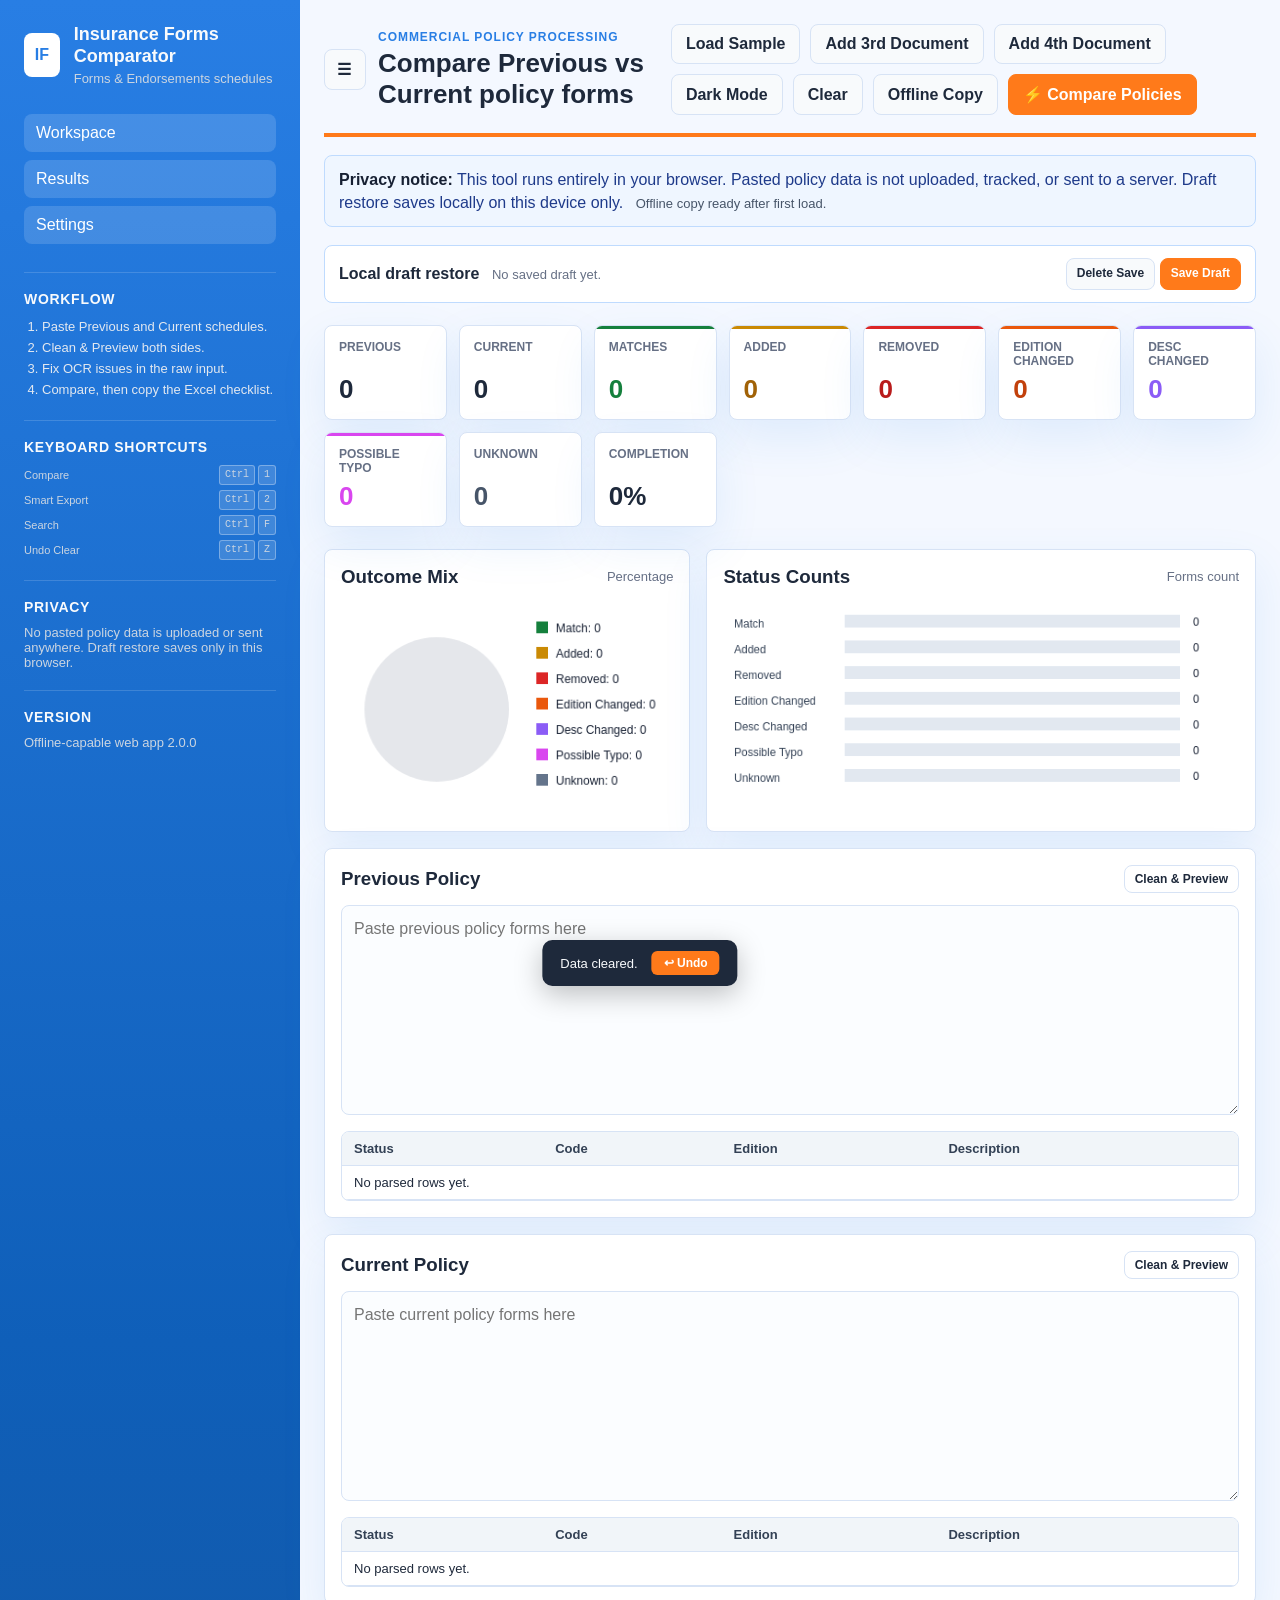
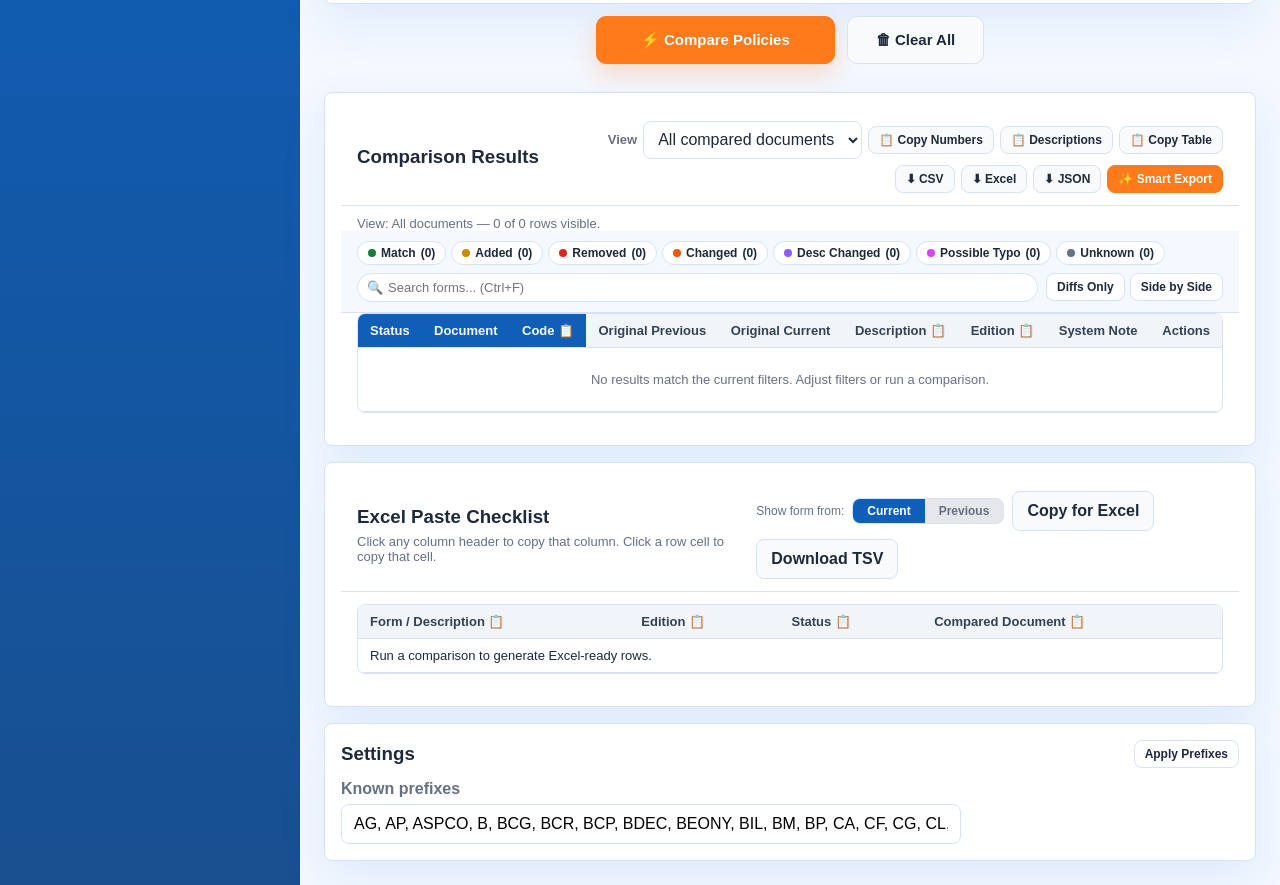
==== web/insurance-forms-comparator-offline.html @ 244bdd91 "feat: extended prefix support and split-column OCR detection - Support 2-8 letter prefixes (BCG, BCP" ====
<!doctype html>
<html data-offline-copy="true" lang="en">
  <head>
    <meta charset="utf-8" />
    <meta name="viewport" content="width=device-width, initial-scale=1" />
    <title>Insurance Forms Comparator</title>
    <meta
      name="description"
      content="Offline-capable browser comparator for insurance forms and endorsements schedules. v2.0"
    />
    <meta name="theme-color" content="#111827" />
    <style>
/* ===== DESIGN TOKENS ===== */
:root {
  --bg: #f4f8ff;
  --panel: #ffffff;
  --ink: #1e293b;
  --muted: #667085;
  --line: #d7e3f5;
  --navy: #0f4c9a;
  --blue: #287ee4;
  --blue-dark: #0f5fb9;
  --accent: #ff7a1a;
  --accent-dark: #e35f00;
  --green: #15803d;
  --yellow: #a16207;
  --red: #b91c1c;
  --orange: #c2410c;
  --gray-bg: #e5e7eb;
  --shadow: 0 18px 45px rgba(40, 126, 228, 0.1);
  /* color strip colors */
  --s-match:   #15803d;
  --s-added:   #ca8a04;
  --s-removed: #dc2626;
  --s-changed: #ea580c;
  --s-desc-changed: #8b5cf6;
  --s-typo:         #d946ef;
  --s-unknown: #64748b;
}

:root[data-theme="dark"] {
  --bg: #0b1220;
  --panel: #111827;
  --ink: #e5eefb;
  --muted: #a8b3c7;
  --line: #26364f;
  --navy: #60a5fa;
  --blue: #60a5fa;
  --blue-dark: #2563eb;
  --accent: #fb923c;
  --accent-dark: #f97316;
  --green: #86efac;
  --yellow: #fde68a;
  --red: #fca5a5;
  --orange: #fdba74;
  --gray-bg: #273142;
  --shadow: 0 18px 45px rgba(0, 0, 0, 0.28);
  --s-match:   #4ade80;
  --s-added:   #fbbf24;
  --s-removed: #f87171;
  --s-changed: #fb923c;
  --s-desc-changed: #a78bfa;
  --s-typo:         #f472b6;
  --s-unknown: #94a3b8;
}

/* ===== BASE ===== */
* { box-sizing: border-box; }
body { margin: 0; background: var(--bg); color: var(--ink); font-family: Aptos, "Segoe UI", Arial, sans-serif; }
button, input, textarea { font: inherit; }

/* ===== DARK MODE SIDEBAR ===== */
:root[data-theme="dark"] .sidebar { background: linear-gradient(180deg, #123b74 0%, #0b2c59 55%, #081f3d 100%); }
:root[data-theme="dark"] .brand-mark { background: #eaf4ff; color: #0f5fb9; }
:root[data-theme="dark"] .nav-list a { background: rgba(255,255,255,0.1); }
:root[data-theme="dark"] .privacy-banner { background: #102647; border-color: #1e5da8; color: #dbeafe; }
:root[data-theme="dark"] .privacy-banner strong, :root[data-theme="dark"] .privacy-banner span { color: #e5eefb; }
:root[data-theme="dark"] .memory-banner { background: #111827; border-color: #26364f; }
:root[data-theme="dark"] textarea,
:root[data-theme="dark"] input:not([type="checkbox"]),
:root[data-theme="dark"] select,
:root[data-theme="dark"] .btn.secondary { background: #0f172a; border-color: #2c3f5f; color: #e5eefb; }
:root[data-theme="dark"] th { background: #1f2d44; color: #e5eefb; }
:root[data-theme="dark"] .result-table th:nth-child(-n+3) { background: #1d4ed8; }
:root[data-theme="dark"] dialog { background: var(--panel); color: var(--ink); border-color: var(--line); }

/* ===== LAYOUT ===== */
.app-shell {
  display: grid;
  grid-template-columns: 300px minmax(0,1fr);
  min-height: 100vh;
  transition: grid-template-columns 0.25s cubic-bezier(0.4, 0, 0.2, 1);
}
.sidebar {
  background: linear-gradient(180deg,#287ee4 0%,#0f5fb9 54%,#184f8f 100%);
  color: #f8fafc;
  padding: 24px;
  width: 300px;
  min-width: 0;
  overflow: hidden;
  transition: width 0.25s cubic-bezier(0.4, 0, 0.2, 1), padding 0.25s cubic-bezier(0.4, 0, 0.2, 1), opacity 0.25s ease, min-width 0.25s ease;
}
.app-shell.sidebar-collapsed {
  grid-template-columns: 0px minmax(0,1fr);
}
.app-shell.sidebar-collapsed .sidebar {
  width: 0 !important;
  min-width: 0 !important;
  padding: 0 !important;
  opacity: 0 !important;
  overflow: hidden !important;
  visibility: hidden !important;
  pointer-events: none !important;
}
.brand { display: flex; gap: 14px; align-items: center; }
.brand-mark { display: grid; width: 44px; height: 44px; place-items: center; border: 1px solid rgba(255,255,255,0.24); background: #fff; color: #287ee4; border-radius: 8px; font-weight: 800; }
.brand h1 { margin: 0; font-size: 18px; line-height: 1.2; }
.brand p, .side-panel p { margin: 4px 0 0; color: #cbd5e1; font-size: 13px; }
.nav-list { display: grid; gap: 8px; margin: 28px 0; }
.nav-list a { color: #fff; text-decoration: none; padding: 10px 12px; border-radius: 8px; background: rgba(255,255,255,0.14); }
.side-panel { padding-top: 18px; border-top: 1px solid rgba(255,255,255,0.15); }
.side-panel h2 { margin: 0 0 10px; font-size: 14px; text-transform: uppercase; letter-spacing: 0.05em; }
.side-panel ol { margin: 0; padding-left: 18px; color: #e2e8f0; line-height: 1.6; font-size: 13px; }
.compact { margin-top: 20px; }
.main { padding: 24px; min-width: 0; }
.topbar, .section-head { display: flex; align-items: center; justify-content: space-between; gap: 16px; }
.eyebrow { margin: 0 0 4px; color: var(--blue); font-size: 12px; font-weight: 700; letter-spacing: 0.08em; text-transform: uppercase; }
.topbar h2, .section-head h3 { margin: 0; }
.topbar h2 { font-size: 26px; }
.toolbar { display: flex; flex-wrap: wrap; gap: 10px; }
.topbar { border-bottom: 4px solid var(--accent); padding-bottom: 18px; }

/* ===== BANNERS ===== */
.privacy-banner, .memory-banner { margin: 18px 0 0; padding: 12px 14px; border: 1px solid #bfdbfe; border-radius: 8px; background: #eff6ff; color: #1e3a8a; line-height: 1.45; }
.privacy-banner strong { color: #172033; }
.privacy-banner span { display: inline-block; margin-left: 8px; color: #475569; font-size: 13px; }
.memory-banner { display: flex; align-items: center; justify-content: space-between; gap: 12px; background: #fff; color: var(--ink); }
.memory-banner span { margin-left: 8px; color: var(--muted); font-size: 13px; }

/* ===== UTILITIES ===== */
.hidden { display: none !important; }
.collapsed-doc textarea, .collapsed-doc .preview-table-wrap { display: none; }
.collapsed-doc { box-shadow: none; }
.section-note { margin: 6px 0 0; color: var(--muted); font-size: 13px; }

/* ===== BUTTONS ===== */
.btn { display: inline-flex; align-items: center; gap: 5px; border: 1px solid var(--line); background: #fff; color: var(--ink); padding: 10px 14px; border-radius: 8px; cursor: pointer; font-weight: 700; text-decoration: none; transition: background 0.15s, border-color 0.15s; white-space: nowrap; }
.btn:hover { border-color: #93c5fd; }
.btn.primary { background: var(--accent); color: #fff; border-color: var(--accent); }
.btn.primary:hover { background: var(--accent-dark); border-color: var(--accent-dark); }
.btn.secondary { background: #f8fafc; }
.btn.small { padding: 6px 10px; font-size: 12px; }
.btn.danger { color: var(--red); border-color: #fecaca; background: #fff7f7; }
.btn.toggle-on { background: var(--accent) !important; color: #fff !important; border-color: var(--accent-dark) !important; }
.select-label { align-self: center; color: var(--muted); font-size: 13px; font-weight: 700; }
select { min-height: 38px; border: 1px solid var(--line); border-radius: 8px; background: #fff; color: var(--ink); padding: 0 10px; font: inherit; }

/* ===== METRICS ===== */
.metrics { display: grid; grid-template-columns: repeat(auto-fit, minmax(118px,1fr)); gap: 12px; margin: 22px 0; }
.metric, .chart-panel, .policy-pane, .results-section, .settings-section { background: var(--panel); border: 1px solid var(--line); border-radius: 8px; box-shadow: var(--shadow); }
.metric { padding: 14px; position: relative; overflow: hidden; }
.metric::after { content: ''; position: absolute; top: 0; left: 0; right: 0; height: 3px; }
.metric.good::after { background: var(--s-match); }
.metric.added::after { background: var(--s-added); }
.metric.removed::after { background: var(--s-removed); }
.metric.changed::after { background: var(--s-changed); }
.metric.desc-changed::after { background: var(--s-desc-changed); }
.metric.typo::after { background: var(--s-typo); }
.metric span { display: block; min-height: 34px; color: var(--muted); font-size: 12px; font-weight: 700; text-transform: uppercase; }
.metric strong { font-size: 26px; }
.metric.good strong { color: var(--green); }
.metric.added strong { color: var(--yellow); }
.metric.removed strong { color: var(--red); }
.metric.changed strong { color: var(--orange); }
.metric.desc-changed strong { color: #8b5cf6; }
:root[data-theme="dark"] .metric.desc-changed strong { color: #a78bfa; }
.metric.typo strong { color: #d946ef; }
:root[data-theme="dark"] .metric.typo strong { color: #f472b6; }
.metric.unknown strong { color: #475569; }

/* ===== GRIDS ===== */
.dashboard-grid, .workspace { display: grid; grid-template-columns: 0.8fr 1.2fr; gap: 16px; margin-bottom: 16px; }
.chart-panel, .policy-pane, .results-section, .settings-section { padding: 16px; min-width: 0; }
.section-head span { color: var(--muted); font-size: 13px; }
canvas { display: block; width: 100%; max-height: 240px; margin-top: 12px; }

/* ===== TEXTAREA ===== */
textarea { width: 100%; height: 210px; margin: 12px 0; padding: 12px; border: 1px solid var(--line); border-radius: 8px; resize: vertical; color: var(--ink); background: #fbfdff; line-height: 1.4; }

/* ===== TABLES ===== */
.preview-table-wrap, .results-table-wrap { overflow: auto; border: 1px solid var(--line); border-radius: 8px; }
table { width: 100%; border-collapse: collapse; min-width: 680px; }
th, td { padding: 9px 12px; border-bottom: 1px solid var(--line); text-align: left; vertical-align: top; font-size: 13px; }
th { background: #f1f5f9; color: #334155; font-weight: 800; position: sticky; top: 0; z-index: 1; }
.result-table th:nth-child(-n+3) { background: var(--blue-dark); color: #f8fafc; }
.copyable-header {
  cursor: pointer;
  transition: background-color 0.15s, color 0.15s;
}
.copyable-header:hover {
  background-color: var(--accent) !important;
  color: #fff !important;
}
.copyable-header:active {
  background-color: var(--accent-dark) !important;
}
.header-copied {
  background-color: #16a34a !important;
  color: #fff !important;
}

/* Group header rows */
.result-group-row td { background: linear-gradient(90deg, var(--blue-dark), var(--blue)) !important; color: #f8fafc; font-weight: 800; letter-spacing: 0.01em; }
.result-group-button { border: 0; background: transparent; color: inherit; cursor: pointer; font: inherit; font-weight: 800; padding: 0; }
.result-group-meta { color: #eaf4ff; font-weight: 600; margin-left: 10px; font-size: 12px; }

/* ===== V2.0 COLOR STRIP ROWS ===== */
/* Subtle tint + 4px left border on first TD */
tr.status-match             { background: rgba(21,128,61,0.05); }
tr.status-match td:first-child             { border-left: 4px solid var(--s-match); }
tr.status-added             { background: rgba(202,138,4,0.07); }
tr.status-added td:first-child             { border-left: 4px solid var(--s-added); }
tr.status-removed           { background: rgba(220,38,38,0.07); }
tr.status-removed td:first-child           { border-left: 4px solid var(--s-removed); }
tr.status-edition-changed,
tr.status-revised           { background: rgba(234,88,12,0.06); }
tr.status-edition-changed td:first-child,
tr.status-revised td:first-child           { border-left: 4px solid var(--s-changed); }
tr.status-description-changed { background: rgba(139,92,246,0.05); }
tr.status-description-changed td:first-child { border-left: 4px solid var(--s-desc-changed); }
tr.status-possible-typo     { background: rgba(217,70,239,0.05); }
tr.status-possible-typo td:first-child { border-left: 4px solid var(--s-typo); }
tr.status-unknown-format,
tr.status-unknown           { background: rgba(100,116,139,0.06); }
tr.status-unknown-format td:first-child,
tr.status-unknown td:first-child           { border-left: 4px solid var(--s-unknown); }

/* Dark mode subtle tints */
:root[data-theme="dark"] tr.status-match           { background: rgba(74,222,128,0.06); }
:root[data-theme="dark"] tr.status-added           { background: rgba(251,191,36,0.08); }
:root[data-theme="dark"] tr.status-removed         { background: rgba(248,113,113,0.08); }
:root[data-theme="dark"] tr.status-edition-changed,
:root[data-theme="dark"] tr.status-revised         { background: rgba(251,146,60,0.08); }
:root[data-theme="dark"] tr.status-description-changed { background: rgba(167,139,250,0.08); }
:root[data-theme="dark"] tr.status-possible-typo     { background: rgba(244,114,182,0.08); }
:root[data-theme="dark"] tr.status-unknown-format,
:root[data-theme="dark"] tr.status-unknown         { background: rgba(148,163,184,0.08); }

/* Pinned rows */
tr.row-pinned { outline: 1px dashed var(--accent); outline-offset: -1px; }

/* ===== RESULTS SECTION HEAD ===== */
.results-section { margin-bottom: 16px; }
.results-section-head { display: flex; flex-wrap: wrap; align-items: center; gap: 8px; padding: 12px 16px; border-bottom: 1px solid var(--line); }
.results-section-head h3 { margin: 0; flex-shrink: 0; }
.results-copy-group { display: flex; flex-wrap: wrap; gap: 6px; flex: 1; justify-content: flex-end; align-items: center; }

/* ===== FILTER BAR ===== */
.filter-bar { display: flex; flex-wrap: wrap; align-items: center; gap: 8px; padding: 10px 16px; background: var(--bg); border-bottom: 1px solid var(--line); }
.filter-chips { display: flex; flex-wrap: wrap; gap: 5px; }
.chip { display: inline-flex; align-items: center; gap: 5px; padding: 4px 10px; border-radius: 20px; border: 1.5px solid var(--line); background: var(--panel); cursor: pointer; font-size: 12px; font-weight: 700; color: var(--ink); transition: opacity 0.15s, border-color 0.15s; user-select: none; }
.chip:hover { border-color: var(--blue); }
.chip.off { opacity: 0.38; }
.chip-dot { width: 8px; height: 8px; border-radius: 50%; flex-shrink: 0; }
.chip-match  .chip-dot { background: var(--s-match); }
.chip-added  .chip-dot { background: var(--s-added); }
.chip-removed .chip-dot { background: var(--s-removed); }
.chip-changed .chip-dot { background: var(--s-changed); }
.chip-desc-changed .chip-dot { background: var(--s-desc-changed); }
.chip-typo .chip-dot { background: var(--s-typo); }
.chip-unknown .chip-dot { background: var(--s-unknown); }
.filter-search-wrap { flex: 1; min-width: 140px; position: relative; }
.filter-search-wrap input[type="search"] { width: 100%; padding: 6px 12px 6px 30px; border: 1.5px solid var(--line); border-radius: 20px; background: var(--panel); color: var(--ink); font-size: 13px; outline: none; transition: border-color 0.15s; }
.filter-search-wrap input[type="search"]:focus { border-color: var(--blue); box-shadow: 0 0 0 2px rgba(40,126,228,0.15); }
.search-icon { position: absolute; left: 10px; top: 50%; transform: translateY(-50%); color: var(--muted); font-size: 13px; pointer-events: none; }
.filter-actions { display: flex; gap: 5px; flex-shrink: 0; }

/* ===== ROW ACTION BUTTONS ===== */
.pin-btn, .note-btn { background: none; border: none; cursor: pointer; font-size: 14px; padding: 1px 3px; color: var(--muted); transition: transform 0.12s, color 0.12s; line-height: 1; }
.pin-btn:hover  { transform: scale(1.2); }
.note-btn:hover { transform: scale(1.15); color: var(--blue); }
.pin-btn.on   { color: #f59e0b; }
.note-btn.on  { color: var(--accent); }
.row-actions-td { white-space: nowrap; text-align: right; min-width: 60px; }

/* ===== EDITABLE CELLS ===== */
[contenteditable] { border-radius: 3px; padding: 1px 3px; margin: -1px -3px; outline: none; }
[contenteditable]:focus { background: var(--panel); box-shadow: 0 0 0 2px var(--blue); border-radius: 3px; }

/* ===== SEARCH HIGHLIGHT ===== */
mark.hl { background: #fef08a; color: #1e293b; border-radius: 2px; padding: 0 1px; }
:root[data-theme="dark"] mark.hl { background: #713f12; color: #fef3c7; }

/* ===== INLINE DIFF HIGHLIGHTING ===== */
.diff-removed-inline {
  background-color: rgba(220, 38, 38, 0.12);
  color: #c2410c;
  text-decoration: line-through;
  padding: 1px 3px;
  border-radius: 4px;
  font-weight: 600;
  border: 1px dashed rgba(220, 38, 38, 0.3);
}
:root[data-theme="dark"] .diff-removed-inline {
  background-color: rgba(239, 68, 68, 0.18);
  color: #fca5a5;
  border-color: rgba(239, 68, 68, 0.4);
}

.diff-added-inline {
  background-color: rgba(21, 128, 61, 0.12);
  color: #166534;
  padding: 1px 3px;
  border-radius: 4px;
  font-weight: 700;
  border: 1px dashed rgba(21, 128, 61, 0.3);
}
:root[data-theme="dark"] .diff-added-inline {
  background-color: rgba(74, 222, 128, 0.18);
  color: #86efac;
  border-color: rgba(74, 222, 128, 0.4);
}

/* ===== SIDE-BY-SIDE TABLE ===== */
.sbs-table { min-width: 560px; }
.sbs-table th { background: var(--blue-dark); color: #f8fafc; }
:root[data-theme="dark"] .sbs-table th { background: #1d4ed8; }
.sbs-removed { color: var(--red); }
.sbs-added   { color: var(--green); font-weight: 700; }
.sbs-changed { color: var(--orange); }
.sbs-empty   { color: var(--muted); font-style: italic; font-size: 12px; }

/* ===== DIALOGS ===== */
dialog { padding: 0; border: 1px solid var(--line); border-radius: 12px; background: var(--panel); color: var(--ink); box-shadow: 0 25px 60px rgba(0,0,0,0.22); }
dialog::backdrop { background: rgba(0,0,0,0.35); backdrop-filter: blur(2px); }
.modal-header { display: flex; align-items: center; justify-content: space-between; padding: 16px 20px 14px; border-bottom: 1px solid var(--line); }
.modal-header h3 { margin: 0; font-size: 16px; }
.modal-close-btn { background: none; border: none; cursor: pointer; font-size: 18px; color: var(--muted); padding: 2px 6px; border-radius: 4px; line-height: 1; }
.modal-close-btn:hover { background: var(--bg); color: var(--ink); }
.modal-body { padding: 18px 20px; }
.modal-footer { display: flex; flex-wrap: wrap; gap: 8px; padding-top: 14px; border-top: 1px solid var(--line); margin-top: 4px; }

/* Smart Export Modal */
.smart-export-modal { width: min(500px, 94vw); }
.export-opts-grid { display: grid; grid-template-columns: 1fr 1fr; gap: 8px; margin-bottom: 16px; }
.export-opt-lbl { display: flex; align-items: center; gap: 8px; font-size: 13px; cursor: pointer; padding: 8px 12px; border: 1.5px solid var(--line); border-radius: 8px; background: var(--bg); transition: border-color 0.15s; }
.export-opt-lbl:hover { border-color: var(--blue); }
.export-opt-lbl input[type="checkbox"] { width: 15px; height: 15px; cursor: pointer; accent-color: var(--accent); }

/* Note Dialog */
.note-dialog { width: min(380px, 94vw); }
.note-dialog-hdr { display: flex; align-items: center; justify-content: space-between; padding: 14px 16px; border-bottom: 1px solid var(--line); font-weight: 700; font-size: 13px; }
.note-code-badge { font-family: monospace; background: var(--bg); padding: 1px 6px; border-radius: 4px; color: var(--blue); }
.note-dialog textarea { width: 100%; min-height: 96px; padding: 12px 16px; border: none; border-bottom: 1px solid var(--line); background: var(--panel); color: var(--ink); font: inherit; font-size: 13px; resize: vertical; outline: none; border-radius: 0; display: block; }
.note-dialog-ftr { padding: 10px 16px; display: flex; gap: 8px; justify-content: flex-end; }

/* ===== UNDO TOAST ===== */
.undo-toast { position: fixed; bottom: 24px; left: 50%; transform: translateX(-50%) translateY(110px); background: #1e293b; color: #f8fafc; padding: 11px 18px; border-radius: 10px; display: flex; align-items: center; gap: 14px; font-size: 13px; box-shadow: 0 8px 28px rgba(0,0,0,0.25); transition: transform 0.3s cubic-bezier(0.175,0.885,0.32,1.275); z-index: 9000; pointer-events: none; }
.undo-toast.show { transform: translateX(-50%) translateY(0); pointer-events: auto; }
.undo-toast button { background: var(--accent); color: #fff; border: none; border-radius: 6px; padding: 5px 12px; cursor: pointer; font: inherit; font-weight: 700; font-size: 12px; }
.undo-toast button:hover { background: var(--accent-dark); }

/* ===== KEYBOARD SHORTCUT HINTS ===== */
.kbd { display: inline-block; padding: 1px 5px; font-size: 10px; background: rgba(255,255,255,0.15); border: 1px solid rgba(255,255,255,0.3); border-radius: 3px; line-height: 1.6; }
.shortcuts-list { display: grid; gap: 5px; margin-top: 8px; }
.shortcut-row { display: flex; align-items: center; justify-content: space-between; font-size: 11px; color: #cbd5e1; }

/* ===== SETTINGS ===== */
.settings-section label { display: block; margin: 12px 0 6px; color: var(--muted); font-weight: 700; }
.settings-section input { width: 100%; max-width: 620px; padding: 10px 12px; border: 1px solid var(--line); border-radius: 8px; }

/* ===== COMPARE ACTION BAR ===== */
.compare-action-bar {
  display: flex;
  justify-content: center;
  margin: -4px 0 28px 0;
}
.large-compare-btn {
  padding: 14px 44px;
  font-size: 15px;
  font-weight: 800;
  border-radius: 10px;
  box-shadow: 0 10px 25px rgba(255, 122, 26, 0.24);
  transition: transform 0.15s, background-color 0.15s, box-shadow 0.15s;
}
.large-compare-btn:hover {
  transform: translateY(-2px);
  box-shadow: 0 14px 30px rgba(255, 122, 26, 0.35);
}
.large-compare-btn:active {
  transform: translateY(1px);
  box-shadow: 0 6px 15px rgba(255, 122, 26, 0.2);
}
.large-clear-btn {
  padding: 14px 28px;
  font-size: 15px;
  font-weight: 700;
  border-radius: 10px;
  margin-left: 12px;
  transition: transform 0.15s, border-color 0.15s, background-color 0.15s;
}
.large-clear-btn:hover {
  transform: translateY(-2px);
  border-color: #93c5fd;
}
.large-clear-btn:active {
  transform: translateY(1px);
}

/* ===== RESPONSIVE ===== */
@media (max-width: 1500px) { .workspace { grid-template-columns: 1fr; } }
@media (max-width: 1180px) { .app-shell { grid-template-columns: 1fr; } .sidebar { position: static; } .dashboard-grid { grid-template-columns: 1fr; } }
@media (max-width: 700px) {
  .main, .sidebar { padding: 16px; }
  .topbar, .section-head, .memory-banner { align-items: flex-start; flex-direction: column; }
  .metrics { grid-template-columns: repeat(2, minmax(120px,1fr)); }
  .export-opts-grid { grid-template-columns: 1fr; }
  .results-copy-group { justify-content: flex-start; }
  .filter-bar { flex-direction: column; align-items: flex-start; }
}

/* ===== TOGGLE GROUP (checklist current/previous) ===== */
.toggle-group {
  display: inline-flex;
  border-radius: 8px;
  overflow: hidden;
  border: 1.5px solid var(--line);
  background: var(--gray-bg);
}
.toggle-btn {
  border: none;
  background: transparent;
  color: var(--muted);
  font-size: 12px;
  font-weight: 600;
  padding: 5px 14px;
  cursor: pointer;
  transition: background 0.15s, color 0.15s;
  white-space: nowrap;
}
.toggle-btn.active {
  background: var(--blue-dark);
  color: #fff;
}
.toggle-btn:not(.active):hover {
  background: var(--blue);
  color: #fff;
}

/* ===== COPYABLE TABLE CELLS ===== */
td.cell-copy {
  cursor: pointer;
  transition: background 0.12s;
}
td.cell-copy:hover {
  background: rgba(255, 122, 26, 0.12) !important;
}
td.cell-copy.cell-flashed {
  background: rgba(22, 163, 74, 0.2) !important;
  color: #15803d;
  font-weight: 700;
}


</style>
  </head>
  <body>
    <div class="app-shell">
      <!-- ===== SIDEBAR ===== -->
      <aside class="sidebar">
        <div class="brand">
          <div class="brand-mark">IF</div>
          <div>
            <h1>Insurance Forms Comparator</h1>
            <p>Forms &amp; Endorsements schedules</p>
          </div>
        </div>

        <nav class="nav-list" aria-label="Workspace sections">
          <a href="#workspace">Workspace</a>
          <a href="#results">Results</a>
          <a href="#settings">Settings</a>
        </nav>

        <section class="side-panel">
          <h2>Workflow</h2>
          <ol>
            <li>Paste Previous and Current schedules.</li>
            <li>Clean &amp; Preview both sides.</li>
            <li>Fix OCR issues in the raw input.</li>
            <li>Compare, then copy the Excel checklist.</li>
          </ol>
        </section>

        <section class="side-panel compact">
          <h2>Keyboard Shortcuts</h2>
          <div class="shortcuts-list">
            <div class="shortcut-row"><span>Compare</span><span><kbd class="kbd">Ctrl</kbd> <kbd class="kbd">1</kbd></span></div>
            <div class="shortcut-row"><span>Smart Export</span><span><kbd class="kbd">Ctrl</kbd> <kbd class="kbd">2</kbd></span></div>
            <div class="shortcut-row"><span>Search</span><span><kbd class="kbd">Ctrl</kbd> <kbd class="kbd">F</kbd></span></div>
            <div class="shortcut-row"><span>Undo Clear</span><span><kbd class="kbd">Ctrl</kbd> <kbd class="kbd">Z</kbd></span></div>
          </div>
        </section>

        <section class="side-panel compact">
          <h2>Privacy</h2>
          <p>No pasted policy data is uploaded or sent anywhere. Draft restore saves only in this browser.</p>
        </section>

        <section class="side-panel compact">
          <h2>Version</h2>
          <p>Offline-capable web app 2.0.0</p>
        </section>
      </aside>

      <!-- ===== MAIN ===== -->
      <main class="main">
        <header class="topbar">
          <div style="display: flex; align-items: center; gap: 12px;">
            <button class="btn secondary" id="toggleSidebarBtn" type="button" title="Toggle Sidebar" style="padding: 10px 12px; min-width: 42px;">☰</button>
            <div>
              <p class="eyebrow">Commercial policy processing</p>
              <h2>Compare Previous vs Current policy forms</h2>
            </div>
          </div>
          <div class="toolbar">
            <button class="btn secondary" id="loadSamplesBtn" type="button">Load Sample</button>
            <button class="btn secondary" id="showQuoteBtn" type="button">Add 3rd Document</button>
            <button class="btn secondary" id="showFourthBtn" type="button">Add 4th Document</button>
            <button class="btn secondary" id="themeToggleBtn" type="button">Dark Mode</button>
            <button class="btn secondary" id="clearBtn" type="button">Clear</button>
            <span class="btn secondary" aria-disabled="true">Offline Copy</span>
            <button class="btn primary" id="compareBtn" type="button">⚡ Compare Policies</button>
          </div>
        </header>

        <section class="privacy-banner" aria-label="Privacy and offline notice">
          <strong>Privacy notice:</strong>
          This tool runs entirely in your browser. Pasted policy data is not uploaded, tracked, or sent to a server.
          Draft restore saves locally on this device only.
          <span id="offlineStatus">Offline copy ready after first load.</span>
        </section>

        <section class="memory-banner" aria-label="Local draft restore">
          <div>
            <strong>Local draft restore</strong>
            <span id="memoryStatus">No saved draft yet.</span>
          </div>
          <div>
            <button class="btn secondary small" id="clearDraftBtn" type="button">Delete Save</button>
            <button class="btn primary small" id="saveDraftBtn" type="button">Save Draft</button>
            <button class="btn small danger" id="undoBtn" type="button" title="Recover cleared tables (Ctrl+Z)" style="display:none;">Undo Clear</button>
          </div>
        </section>

        <!-- ===== METRICS ===== -->
        <section class="metrics" aria-label="Comparison summary">
          <div class="metric"><span>Previous</span><strong id="metricPrevious">0</strong></div>
          <div class="metric"><span>Current</span><strong id="metricCurrent">0</strong></div>
          <div class="metric good"><span>Matches</span><strong id="metricMatch">0</strong></div>
          <div class="metric added"><span>Added</span><strong id="metricAdded">0</strong></div>
          <div class="metric removed"><span>Removed</span><strong id="metricRemoved">0</strong></div>
          <div class="metric changed"><span>Edition Changed</span><strong id="metricChanged">0</strong></div>
          <div class="metric desc-changed"><span>Desc Changed</span><strong id="metricDescChanged">0</strong></div>
          <div class="metric typo"><span>Possible Typo</span><strong id="metricTypo">0</strong></div>
          <div class="metric unknown"><span>Unknown</span><strong id="metricUnknown">0</strong></div>
          <div class="metric"><span>Completion</span><strong id="metricCompletion">0%</strong></div>
        </section>

        <!-- ===== HTML CHARTS ===== -->
        <!-- Charts side-by-side -->
        <section class="dashboard-grid">
          <div class="chart-panel">
            <div class="section-head">
              <h3>Outcome Mix</h3>
              <span>Percentage</span>
            </div>
            <canvas id="pieChart" width="340" height="220" aria-label="Status distribution chart"></canvas>
          </div>
          <div class="chart-panel">
            <div class="section-head">
              <h3>Status Counts</h3>
              <span>Forms count</span>
            </div>
            <canvas id="barChart" width="560" height="220" aria-label="Status count chart"></canvas>
          </div>
        </section>

        <!-- ===== WORKSPACE ===== -->
        <section class="workspace" id="workspace">
          <article class="policy-pane">
            <div class="section-head">
              <h3>Previous Policy</h3>
              <button class="btn small" id="cleanPreviousBtn" type="button">Clean &amp; Preview</button>
            </div>
            <textarea id="previousInput" spellcheck="false" placeholder="Paste previous policy forms here"></textarea>
            <div class="preview-table-wrap">
              <table><thead><tr><th>Status</th><th>Code</th><th>Edition</th><th>Description</th></tr></thead>
              <tbody id="previousPreview"></tbody></table>
            </div>
          </article>

          <article class="policy-pane">
            <div class="section-head">
              <h3>Current Policy</h3>
              <button class="btn small" id="cleanCurrentBtn" type="button">Clean &amp; Preview</button>
            </div>
            <textarea id="currentInput" spellcheck="false" placeholder="Paste current policy forms here"></textarea>
            <div class="preview-table-wrap">
              <table><thead><tr><th>Status</th><th>Code</th><th>Edition</th><th>Description</th></tr></thead>
              <tbody id="currentPreview"></tbody></table>
            </div>
          </article>

          <article class="policy-pane optional-doc hidden" id="quotePane">
            <div class="section-head">
              <h3>Quote / 3rd Document</h3>
              <div class="toolbar">
                <button class="btn small" id="collapseQuoteBtn" type="button">Minimize</button>
                <button class="btn small danger" id="removeQuoteBtn" type="button">Remove</button>
                <button class="btn small" id="cleanQuoteBtn" type="button">Clean &amp; Preview</button>
              </div>
            </div>
            <textarea id="quoteInput" spellcheck="false" placeholder="Paste quote or third schedule here"></textarea>
            <div class="preview-table-wrap">
              <table><thead><tr><th>Status</th><th>Code</th><th>Edition</th><th>Description</th></tr></thead>
              <tbody id="quotePreview"></tbody></table>
            </div>
          </article>

          <article class="policy-pane optional-doc hidden" id="fourthPane">
            <div class="section-head">
              <h3>4th Document</h3>
              <div class="toolbar">
                <button class="btn small" id="collapseFourthBtn" type="button">Minimize</button>
                <button class="btn small danger" id="removeFourthBtn" type="button">Remove</button>
                <button class="btn small" id="cleanFourthBtn" type="button">Clean &amp; Preview</button>
              </div>
            </div>
            <textarea id="fourthInput" spellcheck="false" placeholder="Paste fourth schedule here"></textarea>
            <div class="preview-table-wrap">
              <table><thead><tr><th>Status</th><th>Code</th><th>Edition</th><th>Description</th></tr></thead>
              <tbody id="fourthPreview"></tbody></table>
            </div>
          </article>
        </section>

        <!-- ===== COMPARE ACTION BAR ===== -->
        <div class="compare-action-bar">
          <button class="btn primary large-compare-btn" id="compareBtnWorkspace" type="button">⚡ Compare Policies</button>
          <button class="btn secondary large-clear-btn" id="clearBtnWorkspace" type="button">🗑 Clear All</button>
        </div>

        <!-- ===== RESULTS SECTION ===== -->
        <section class="results-section" id="results">
          <!-- Head row: title + copy/export buttons -->
          <div class="results-section-head">
            <h3>Comparison Results</h3>
            <div class="results-copy-group">
              <label class="select-label" for="resultViewSelect">View</label>
              <select id="resultViewSelect">
                <option value="all">All compared documents</option>
                <option value="Current Policy">Current Policy</option>
                <option value="Quote / 3rd Document">3rd Document</option>
                <option value="4th Document">4th Document</option>
              </select>
              <button class="btn secondary small" id="copyFormNumbersBtn" type="button">📋 Copy Numbers</button>
              <button class="btn secondary small" id="copyDescriptionsBtn" type="button">📋 Descriptions</button>
              <button class="btn secondary small" id="copyTableBtn" type="button">📋 Copy Table</button>
              <button class="btn secondary small" id="exportCsvBtn" type="button">⬇ CSV</button>
              <button class="btn secondary small" id="exportExcelBtn" type="button">⬇ Excel</button>
              <button class="btn secondary small" id="exportJsonBtn" type="button">⬇ JSON</button>
              <button class="btn primary small" id="smartExportBtn" type="button">✨ Smart Export</button>
            </div>
          </div>

          <p class="section-note" id="exportScopeNote" style="padding:4px 16px 0;">Exports use the selected view.</p>

          <!-- V2.0 Filter Bar -->
          <div class="filter-bar" id="filterBar">
            <div class="filter-chips">
              <button class="chip chip-match"   id="chipMatch"   type="button"><span class="chip-dot"></span> Match <span id="cntMatch">(0)</span></button>
              <button class="chip chip-added"   id="chipAdded"   type="button"><span class="chip-dot"></span> Added <span id="cntAdded">(0)</span></button>
              <button class="chip chip-removed" id="chipRemoved" type="button"><span class="chip-dot"></span> Removed <span id="cntRemoved">(0)</span></button>
              <button class="chip chip-changed" id="chipChanged" type="button"><span class="chip-dot"></span> Changed <span id="cntChanged">(0)</span></button>
              <button class="chip chip-desc-changed" id="chipDescChanged" type="button"><span class="chip-dot"></span> Desc Changed <span id="cntDescChanged">(0)</span></button>
              <button class="chip chip-typo" id="chipTypo" type="button"><span class="chip-dot"></span> Possible Typo <span id="cntTypo">(0)</span></button>
              <button class="chip chip-unknown" id="chipUnknown" type="button"><span class="chip-dot"></span> Unknown <span id="cntUnknown">(0)</span></button>
            </div>
            <div class="filter-search-wrap">
              <span class="search-icon">🔍</span>
              <input type="search" id="resultsSearch" placeholder="Search forms... (Ctrl+F)" autocomplete="off">
            </div>
            <div class="filter-actions">
              <button class="btn small" id="diffsOnlyBtn" type="button">Diffs Only</button>
              <button class="btn small" id="sideBySideBtn" type="button">Side by Side</button>
            </div>
          </div>

          <!-- Regular results table -->
          <div class="results-table-wrap" id="resultsTableWrap" style="margin:0 16px 16px;">
            <table class="result-table">
              <thead>
                <tr>
                  <th>Status</th>
                  <th>Document</th>
                  <th class="copyable-header" id="hdrCopyCode" title="Click to copy Code column">Code 📋</th>
                  <th>Original Previous</th>
                  <th>Original Current</th>
                  <th class="copyable-header" id="hdrCopyDesc" title="Click to copy Description column">Description 📋</th>
                  <th class="copyable-header" id="hdrCopyEdit" title="Click to copy Edition column">Edition 📋</th>
                  <th>System Note</th>
                  <th style="text-align:right;">Actions</th>
                </tr>
              </thead>
              <tbody id="resultsBody"></tbody>
            </table>
          </div>

          <!-- Side-by-side table (hidden by default) -->
          <div class="results-table-wrap hidden" id="sbsWrap" style="margin:0 16px 16px;">
            <table class="sbs-table">
              <thead>
                <tr>
                  <th style="width:90px;">Status</th>
                  <th class="copyable-header" id="hdrSbsPrev" title="Click to copy Previous Form column">Previous Form 📋</th>
                  <th class="copyable-header" id="hdrSbsCurr" title="Click to copy Current Form column">Current Form 📋</th>
                  <th style="width:70px;text-align:right;">Actions</th>
                </tr>
              </thead>
              <tbody id="sbsBody"></tbody>
            </table>
          </div>
        </section>

        <!-- ===== EXCEL CHECKLIST ===== -->
        <section class="results-section" id="excelChecklist">
          <div class="section-head" style="padding:12px 16px;border-bottom:1px solid var(--line);">
            <div>
              <h3>Excel Paste Checklist</h3>
              <p class="section-note">Click any column header to copy that column. Click a row cell to copy that cell.</p>
            </div>
            <div class="toolbar" style="gap:8px;align-items:center;">
              <span style="font-size:12px;color:var(--muted);white-space:nowrap;">Show form from:</span>
              <div class="toggle-group" id="checklistViewToggle">
                <button class="toggle-btn active" id="clToggleCurrent" type="button" data-view="current">Current</button>
                <button class="toggle-btn" id="clTogglePrevious" type="button" data-view="previous">Previous</button>
              </div>
              <button class="btn secondary" id="copyExcelBtn" type="button">Copy for Excel</button>
              <button class="btn secondary" id="downloadTsvBtn" type="button">Download TSV</button>
            </div>
          </div>
          <div class="results-table-wrap" style="margin:12px 16px 16px;">
            <table>
              <thead><tr>
                <th class="copyable-header" id="hdrClForm" title="Click to copy Form/Description column">Form / Description 📋</th>
                <th class="copyable-header" id="hdrClEdition" title="Click to copy Edition column">Edition 📋</th>
                <th class="copyable-header" id="hdrClStatus" title="Click to copy Status column">Status 📋</th>
                <th class="copyable-header" id="hdrClSource" title="Click to copy Compared Document column">Compared Document 📋</th>
              </tr></thead>
              <tbody id="excelChecklistBody"></tbody>
            </table>
          </div>
        </section>

        <!-- ===== SETTINGS ===== -->
        <section class="settings-section" id="settings">
          <div class="section-head">
            <h3>Settings</h3>
            <button class="btn small" id="applySettingsBtn" type="button">Apply Prefixes</button>
          </div>
          <label for="prefixInput">Known prefixes</label>
          <input id="prefixInput" type="text" value="AG, AP, ASPCO, B, BCG, BCR, BCP, BDEC, BEONY, BIL, BM, BP, CA, CF, CG, CL, CM, CP, CR, CU, CX, CY, DE, DL, DP, DS, EB, EP, FB, FL, FO, FP, GI, HO, IH, IL, IM, IN, MC, MI, MM, MP, OP, PM, PP, PR, SE, SF, TC, WC" />
        </section>
      </main>
    </div>

    <!-- ===== SMART EXPORT MODAL ===== -->
    <dialog id="smartExportModal" class="smart-export-modal">
      <div class="modal-header">
        <h3>✨ Smart Export</h3>
        <button class="modal-close-btn" id="closeSmartExportBtn" type="button">✕</button>
      </div>
      <div class="modal-body">
        <div class="export-opts-grid">
          <label class="export-opt-lbl"><input type="checkbox" id="optDescriptions" checked> Include Descriptions</label>
          <label class="export-opt-lbl"><input type="checkbox" id="optMatches" checked> Include Matches</label>
          <label class="export-opt-lbl"><input type="checkbox" id="optStatus" checked> Include Status</label>
          <label class="export-opt-lbl"><input type="checkbox" id="optUserNotes"> Include User Notes</label>
          <label class="export-opt-lbl"><input type="checkbox" id="optDiffsOnly"> Differences Only</label>
          <label class="export-opt-lbl"><input type="checkbox" id="optSource"> Include Source Doc</label>
        </div>
        <div class="modal-footer">
          <button class="btn primary" id="smCopyExcelBtn" type="button">📋 Copy for Excel</button>
          <button class="btn secondary" id="smCopyNumbersBtn" type="button">📋 Numbers Only</button>
          <button class="btn secondary" id="smDownloadCsvBtn" type="button">⬇ CSV</button>
          <button class="btn secondary" id="smDownloadExcelBtn" type="button">⬇ Excel</button>
        </div>
      </div>
    </dialog>

    <!-- ===== NOTE DIALOG ===== -->
    <dialog id="noteDialog" class="note-dialog">
      <div class="note-dialog-hdr">
        <span>📝 Note — <span id="noteCodeBadge" class="note-code-badge"></span></span>
        <button class="modal-close-btn" id="closeNoteBtn" type="button">✕</button>
      </div>
      <textarea id="noteTextarea" placeholder="Type your note here… (Ctrl+Enter to save)"></textarea>
      <div class="note-dialog-ftr">
        <button class="btn secondary small" id="clearNoteBtn" type="button">Clear</button>
        <button class="btn primary small" id="saveNoteBtn" type="button">Save Note</button>
      </div>
    </dialog>

    <!-- ===== UNDO TOAST ===== -->
    <div class="undo-toast" id="undoToast" role="status" aria-live="polite">
      <span>Data cleared.</span>
      <button id="undoBtn" type="button">↩ Undo</button>
    </div>

    <script>
(function () {
  const defaultPrefixes = [
    "AG", "AP", "ASPCO", "B", "BCG", "BCR", "BCP", "BDEC", "BEONY", "BIL", "BM", "BP",
    "CA", "CF", "CG", "CL", "CM", "CP", "CR", "CU", "CX", "CY",
    "DE", "DL", "DP", "DS", "EB", "EP", "FB", "FL", "FO", "FP", "GI", "HO", "IH", "IL", "IM",
    "IN", "MC", "MI", "MM", "MP", "OP", "PM", "PP", "PR", "SE", "SF", "TC", "WC"
  ];

  function cleanText(value) {
    return String(value || "")
      .replace(/\t/g, " ")
      .replace(/\u00a0/g, " ")
      .replace(/[–—]/g, "-")
      .replace(/[［\[]/g, "(")
      .replace(/[］\]]/g, ")")
      .replace(/\s+/g, " ")
      .trim();
  }

  function parsePrefixes(value) {
    const parts = String(value || "")
      .split(",")
      .map((part) => cleanText(part).toUpperCase())
      .filter(Boolean);
    return parts.length ? parts : defaultPrefixes.slice();
  }

  function formatEdition(edition) {
    if (!edition) return "";
    return edition.length === 4 ? `${edition.slice(0, 2)}/${edition.slice(2)}` : edition;
  }

  function displayFormCode(normalizedCode) {
    if (!normalizedCode) return "";
    const compact = cleanText(normalizedCode).replace(/\s/g, "").toUpperCase();
    // Standard ISO 2-letter prefix + 4-digit form + 4-digit edition
    if (/^[A-Z]{2}\d{8}$/.test(compact)) {
      const prefix = compact.slice(0, 2);
      const form = compact.slice(2, 6);
      const edition = compact.slice(6, 10);
      return `${prefix} ${form.slice(0, 2)} ${form.slice(2)} (${edition.slice(0, 2)}/${edition.slice(2)})`;
    }
    // Non-standard: return as-is (already reasonably formatted)
    return normalizedCode;
  }

  function parseFormLine(rawLine, knownPrefixes) {
    const clean = cleanText(rawLine);
    const result = {
      raw: rawLine,
      clean,
      normalizedCode: "",
      baseCode: "",
      displayCode: clean,
      edition: "",
      displayEdition: "",
      description: "",
      known: false,
      parseStatus: clean ? "Unknown Format" : "Blank",
    };

    if (!clean) return result;

    // Extended regex: 2-8 letter prefix, then digits (4-8), then optional edition (MM/YY)
    const match = clean.match(
      /^\s*([A-Z]{2,8})\s*(\d{2,6})\s*(?:\(?\s*(\d{2})\s*\/\s*(\d{2})\s*\)?)?/i
    );
    if (!match) return result;

    const prefix = match[1].toUpperCase();
    const formNumber = match[2];           // keep as-is (variable length)
    const edition = match[3] && match[4] ? `${match[3]}${match[4]}` : "";

    // Build normalized code: PREFIX + FORMNUM + EDITION (no spaces)
    const normalizedCode = `${prefix}${formNumber}${edition ? edition : ""}`;
    // Display code: PREFIX + FORMNUM + optional (MM/YY)
    const displayCode = edition
      ? `${prefix}${formNumber} (${match[3]}/${match[4]})`
      : `${prefix}${formNumber}`;

    const description = cleanText(clean.slice(match[0].length));
    const known = (knownPrefixes || []).some(p => prefix === p.toUpperCase() || prefix.startsWith(p.toUpperCase()));

    return {
      ...result,
      normalizedCode,
      baseCode: `${prefix}${formNumber}`,
      displayCode,
      edition,
      displayEdition: edition ? `${match[3]}/${match[4]}` : "",
      description,
      known,
      parseStatus: normalizedCode ? "Parsed" : "Unknown Format",
    };
  }

  /* ── SPLIT-COLUMN DETECTION ──────────────────────────────
     Some OCR tools extract two-column schedule tables as two
     separate lists: codes first, then descriptions below.
     Detect this pattern and zip them back together.
  ───────────────────────────────────────────────────────── */

  function looksLikeCode(line, knownPrefixes) {
    // A line "looks like a code" if it starts with a known prefix + digits
    const clean = cleanText(line);
    if (!clean) return false;
    // Match: 2-letter prefix, digits, optional edition like (09/11)
    const m = clean.match(/^([A-Za-z]{2,10})\s*(\d{4,})\s*(?:\(?\d{2}\/\d{2}\)?)?/);
    if (!m) return false;
    const prefix = m[1].toUpperCase();
    // Accept if it starts with any 2+ letter prefix followed by digits
    return /^[A-Z]{2,}/.test(prefix);
  }

  function looksLikeDescriptionOnly(line) {
    const clean = cleanText(line);
    if (!clean) return false;
    // A description-only line: starts with uppercase letters but NOT a code pattern
    // i.e., no digits immediately after an uppercase prefix
    return /^[A-Z][A-Z\s\-\/\,\(\)\'\.]+$/.test(clean) &&
           !/^[A-Z]{2,10}\s*\d{2,}/.test(clean);
  }

  function detectSplitColumn(lines, knownPrefixes) {
    // Find groups of lines separated by blank lines
    const groups = [];
    let current = [];
    for (const line of lines) {
      const c = cleanText(line);
      if (!c) {
        if (current.length) { groups.push(current); current = []; }
      } else {
        current.push(c);
      }
    }
    if (current.length) groups.push(current);

    if (groups.length < 2) return null;

    // For each group, calculate what fraction of lines look like codes vs descriptions
    const groupStats = groups.map(g => {
      const codeLines   = g.filter(l => looksLikeCode(l, knownPrefixes));
      const descLines   = g.filter(l => looksLikeDescriptionOnly(l));
      return { lines: g, codeRatio: codeLines.length / g.length, descRatio: descLines.length / g.length };
    });

    // Find a "code block" (mostly codes) and a "description block" (mostly descriptions)
    const codeGroups = groupStats.filter(g => g.codeRatio > 0.5);
    const descGroups = groupStats.filter(g => g.descRatio > 0.7 && g.codeRatio < 0.2);

    if (!codeGroups.length || !descGroups.length) return null;

    // Collect all code-only lines from codeGroups (lines with no description after the code)
    const codeOnlyLines = [];
    const codeWithDescLines = [];
    for (const g of codeGroups) {
      for (const line of g.lines) {
        const parsed = parseFormLine(line, knownPrefixes);
        if (parsed.normalizedCode && !parsed.description.trim()) {
          codeOnlyLines.push(parsed);
        } else {
          codeWithDescLines.push(parsed);
        }
      }
    }

    // Collect all description-only lines
    const descOnlyLines = [];
    for (const g of descGroups) {
      for (const line of g.lines) {
        descOnlyLines.push(cleanText(line));
      }
    }

    // If the counts are reasonably close, zip them
    if (!codeOnlyLines.length || !descOnlyLines.length) return null;
    // Allow some mismatch tolerance
    if (Math.abs(codeOnlyLines.length - descOnlyLines.length) > Math.max(codeOnlyLines.length, descOnlyLines.length) * 0.4) return null;

    // Merge: assign each description to the corresponding code-only line
    const merged = codeOnlyLines.map((parsed, i) => {
      const desc = descOnlyLines[i] || "";
      return { ...parsed, description: desc };
    });

    // Combine with code+desc lines already parsed correctly, preserve order from original code groups
    const allCodeLines = [];
    for (const g of codeGroups) {
      for (const line of g.lines) {
        const parsed = parseFormLine(line, knownPrefixes);
        if (parsed.normalizedCode && !parsed.description.trim()) {
          // Find matching merged entry
          const m = merged.find(x => x.normalizedCode === parsed.normalizedCode && !x._used);
          if (m) { m._used = true; allCodeLines.push(m); }
          else { allCodeLines.push(parsed); }
        } else {
          allCodeLines.push(parsed);
        }
      }
    }

    return allCodeLines.length ? allCodeLines : null;
  }

  function parseSchedule(text, knownPrefixes) {
    const prefixes = knownPrefixes || defaultPrefixes;
    const rawLines = String(text || "").split(/\r?\n/);
    const nonEmpty = rawLines.filter(l => cleanText(l));

    // Try split-column detection first
    if (nonEmpty.length >= 4) {
      const splitResult = detectSplitColumn(rawLines, prefixes);
      if (splitResult && splitResult.length) return splitResult;
    }

    // Normal single-column parse
    return rawLines
      .map((line) => parseFormLine(line, prefixes))
      .filter((item) => item.clean);
  }

  window.ComparatorParser = {
    cleanText,
    parsePrefixes,
    parseFormLine,
    parseSchedule,
    displayFormCode,
    formatEdition,
    defaultPrefixes,
  };
})();


</script>
    <script>
(function () {
  function levenshtein(a, b) {
    const matrix = [];
    for (let i = 0; i <= b.length; i++) matrix[i] = [i];
    for (let j = 0; j <= a.length; j++) matrix[0][j] = j;
    for (let i = 1; i <= b.length; i++) {
      for (let j = 1; j <= a.length; j++) {
        if (b.charAt(i - 1) === a.charAt(j - 1)) {
          matrix[i][j] = matrix[i - 1][j - 1];
        } else {
          matrix[i][j] = Math.min(
            matrix[i - 1][j - 1] + 1,
            Math.min(matrix[i][j - 1] + 1, matrix[i - 1][j] + 1)
          );
        }
      }
    }
    return matrix[b.length][a.length];
  }

  function getSimilarity(a, b) {
    const cleanA = String(a || "").trim().toUpperCase();
    const cleanB = String(b || "").trim().toUpperCase();
    const distance = levenshtein(cleanA, cleanB);
    const maxLen = Math.max(cleanA.length, cleanB.length);
    if (maxLen === 0) return 1.0;
    return (maxLen - distance) / maxLen;
  }

  function buildKnownMap(items) {
    const map = new Map();
    const unknown = [];

    for (const item of items) {
      if (item.known && item.normalizedCode) {
        if (!map.has(item.normalizedCode)) {
          map.set(item.normalizedCode, { ...item, duplicates: [] });
        } else {
          map.get(item.normalizedCode).duplicates.push(item.raw);
        }
      } else {
        unknown.push(item);
      }
    }

    return { map, unknown };
  }

  function buildBaseLookup(map) {
    const lookup = new Map();
    for (const [normalizedCode, item] of map.entries()) {
      if (item.baseCode && !lookup.has(item.baseCode)) {
        lookup.set(item.baseCode, normalizedCode);
      }
    }
    return lookup;
  }

  function preferredDescription(previousItem, currentItem) {
    return currentItem.description || previousItem.description || "";
  }

  function makeResult(status, normalizedCode, previousItem, currentItem, notes) {
    const edition = status === "Edition Changed"
      ? `${window.ComparatorParser.formatEdition(previousItem.edition)} -> ${window.ComparatorParser.formatEdition(currentItem.edition)}`
      : window.ComparatorParser.formatEdition((currentItem || previousItem || {}).edition || "");

    return {
      status,
      normalizedCode: normalizedCode || "",
      displayCode: normalizedCode ? window.ComparatorParser.displayFormCode(normalizedCode) : "",
      originalPrevious: previousItem ? previousItem.raw : "",
      originalCurrent: currentItem ? currentItem.raw : "",
      description: previousItem && currentItem ? preferredDescription(previousItem, currentItem) : ((currentItem || previousItem || {}).description || ""),
      edition,
      notes,
    };
  }

  function compareSchedules(previousItems, currentItems) {
    const previous = buildKnownMap(previousItems);
    const current = buildKnownMap(currentItems);
    const currentBaseLookup = buildBaseLookup(current.map);
    const previousBaseLookup = buildBaseLookup(previous.map);
    const matchedCurrentCodes = new Set();
    const matchedPreviousCodes = new Set();
    const results = [];

    // Pass 1: Exact matches (same code and edition)
    for (const [previousCode, previousItem] of previous.map.entries()) {
      if (current.map.has(previousCode)) {
        const currentItem = current.map.get(previousCode);
        matchedCurrentCodes.add(previousCode);
        matchedPreviousCodes.add(previousCode);
        const sim = getSimilarity(previousItem.description, currentItem.description);

        if (sim === 1.0) {
          results.push(makeResult("Match", previousCode, previousItem, currentItem, "Exact form, edition and description match."));
        } else if (sim >= 0.85) {
          results.push(makeResult("Possible Typo", previousCode, previousItem, currentItem, `Possible description typo (${Math.round(sim * 100)}% similar).`));
        } else {
          results.push(makeResult("Description Changed", previousCode, previousItem, currentItem, `Description updated (${Math.round(sim * 100)}% similar).`));
        }
      }
    }

    // Pass 2: BaseCode matches (Edition Changed)
    for (const [previousCode, previousItem] of previous.map.entries()) {
      if (matchedPreviousCodes.has(previousCode)) continue;

      if (currentBaseLookup.has(previousItem.baseCode)) {
        const currentCode = currentBaseLookup.get(previousItem.baseCode);
        if (!matchedCurrentCodes.has(currentCode)) {
          const currentItem = current.map.get(currentCode);
          matchedCurrentCodes.add(currentCode);
          matchedPreviousCodes.add(previousCode);
          results.push(makeResult("Edition Changed", currentItem.normalizedCode, previousItem, currentItem, "Same form number with a different edition."));
        }
      }
    }

    // Pass 3: Fuzzy description matching for unmatched forms (e.g. CG20110413 vs CG20101219)
    for (const [previousCode, previousItem] of previous.map.entries()) {
      if (matchedPreviousCodes.has(previousCode)) continue;

      let bestScore = -1;
      let bestCurrentCode = null;

      for (const [currentCode, currentItem] of current.map.entries()) {
        if (matchedCurrentCodes.has(currentCode)) continue;

        const descSim = getSimilarity(previousItem.description, currentItem.description);
        const codeSim = getSimilarity(previousItem.baseCode, currentItem.baseCode);

        // Strong candidate if description matches exactly, or description is very similar AND code is similar
        if (descSim === 1.0 || (descSim >= 0.80 && codeSim >= 0.60)) {
          const score = descSim * 0.7 + codeSim * 0.3;
          if (score > bestScore) {
            bestScore = score;
            bestCurrentCode = currentCode;
          }
        }
      }

      if (bestCurrentCode) {
        const currentItem = current.map.get(bestCurrentCode);
        matchedCurrentCodes.add(bestCurrentCode);
        matchedPreviousCodes.add(previousCode);

        const descSim = getSimilarity(previousItem.description, currentItem.description);
        const codeDiffers = previousItem.baseCode !== currentItem.baseCode;
        const editDiffers = previousItem.edition !== currentItem.edition;

        let status = "Edition Changed";
        let note = "Form code or edition updated.";

        if (codeDiffers && descSim === 1.0) {
          status = "Edition Changed";
          note = `Form code updated from ${window.ComparatorParser.displayFormCode(previousItem.normalizedCode)} (descriptions match).`;
        } else if (descSim >= 0.85) {
          status = "Possible Typo";
          note = `Possible form number/description discrepancy (${Math.round(descSim * 100)}% description similarity).`;
        } else {
          status = "Description Changed";
          note = `Form updated (${Math.round(descSim * 100)}% description similarity).`;
        }

        results.push(makeResult(status, currentItem.normalizedCode, previousItem, currentItem, note));
      }
    }

    // Pass 4: Remaining unmatched previous items are Removed
    for (const [previousCode, previousItem] of previous.map.entries()) {
      if (!matchedPreviousCodes.has(previousCode)) {
        results.push(makeResult("Removed", previousCode, previousItem, null, "Present in Previous only."));
      }
    }

    // Pass 5: Remaining unmatched current items are Added
    for (const [currentCode, currentItem] of current.map.entries()) {
      if (!matchedCurrentCodes.has(currentCode)) {
        results.push(makeResult("Added", currentCode, null, currentItem, "Present in Current only."));
      }
    }

    for (const item of previous.unknown) {
      results.push({
        status: "Unknown Format",
        normalizedCode: item.clean,
        displayCode: item.clean,
        originalPrevious: item.raw,
        originalCurrent: "",
        description: item.description || "",
        edition: window.ComparatorParser.formatEdition(item.edition),
        notes: "Review raw Previous input.",
      });
    }

    for (const item of current.unknown) {
      results.push({
        status: "Unknown Format",
        normalizedCode: item.clean,
        displayCode: item.clean,
        originalPrevious: "",
        originalCurrent: item.raw,
        description: item.description || "",
        edition: window.ComparatorParser.formatEdition(item.edition),
        notes: "Review raw Current input.",
      });
    }

    return {
      results,
      previousKnownCount: previous.map.size,
      currentKnownCount: current.map.size,
      previousCount: previousItems.length,
      currentCount: currentItems.length,
      unknownCount: previous.unknown.length + current.unknown.length,
    };
  }

  window.ComparatorEngine = {
    compareSchedules,
  };
})();


</script>
    <script>
(function () {
  /* ── SAMPLES ─────────────────────────────────────────── */
  const samples = {
    previous: [
      "CG20100413 ADDITIONAL INSURED - OWNERS, LESSEES OR CONTRACTORS",
      "CG 20 37 (04/13) ADDITIONAL INSURED - OWNERS, LESSEES OR CONTRACTORS - COMPLETED OPERATIONS",
      "IL00171198 COMMON POLICY CONDITIONS",
      "CA 00 01 10/13 BUSINESS AUTO COVERAGE FORM",
      "CP00100695 BUILDING AND PERSONAL PROPERTY COVERAGE FORM",
      "WEIRD OCR LINE WITHOUT A FORM NUMBER",
    ].join("\n"),
    current: [
      "CG 20 10 (12/19) ADDITIONAL INSURED - OWNERS, LESSEES OR CONTRACTORS",
      "CG 20 37 (04/13) ADDITIONAL INSURED - OWNERS, LESSEES OR CONTRACTORS - COMPLETED OPERATIONS",
      "IL 00 17 (11/98) COMMON POLICY CONDITIONS",
      "CA00011013 BUSINESS AUTO COVERAGE FORM",
      "BP 00 03 07/13 BUSINESSOWNERS COVERAGE FORM",
      "OCR? CP FORM BADLY SCANNED",
    ].join("\n"),
    quote: [
      "CG 20 10 (12/19) ADDITIONAL INSURED - OWNERS, LESSEES OR CONTRACTORS",
      "CG 20 37 (04/13) ADDITIONAL INSURED - OWNERS, LESSEES OR CONTRACTORS - COMPLETED OPERATIONS",
      "BP 00 03 07/13 BUSINESSOWNERS COVERAGE FORM",
    ].join("\n"),
  };

  /* ── STATE ────────────────────────────────────────────── */
  const state = {
    prefixes: window.ComparatorParser.defaultPrefixes.slice(),
    previousItems: [], currentItems: [], quoteItems: [], fourthItems: [],
    results: [], checklistRows: [],
    collapsedGroups: new Set(),
    // v2.0
    filters: { Match: true, Added: true, Removed: true, "Edition Changed": true, "Description Changed": true, "Possible Typo": true, "Unknown Format": true },
    searchQuery: "",
    diffsOnly: false,
    sideBySide: false,
    pinnedCodes: new Set(),
    rowNotes: new Map(),       // normalizedCode -> string
    customEdits: new Map(),    // normalizedCode -> { displayCode?, description? }
    undoSnapshot: null,
  };

  const draftKey = "formsComparatorDraftV1";
  let draftTimer = null;
  let noteTarget = null;

  /* ── ELEMENT REFS ─────────────────────────────────────── */
  const el = {
    previousInput:      document.getElementById("previousInput"),
    currentInput:       document.getElementById("currentInput"),
    quoteInput:         document.getElementById("quoteInput"),
    fourthInput:        document.getElementById("fourthInput"),
    previousPreview:    document.getElementById("previousPreview"),
    currentPreview:     document.getElementById("currentPreview"),
    quotePreview:       document.getElementById("quotePreview"),
    fourthPreview:      document.getElementById("fourthPreview"),
    resultsBody:        document.getElementById("resultsBody"),
    sbsBody:            document.getElementById("sbsBody"),
    excelChecklistBody: document.getElementById("excelChecklistBody"),
    resultViewSelect:   document.getElementById("resultViewSelect"),
    prefixInput:        document.getElementById("prefixInput"),
    lastCompared:       document.getElementById("lastCompared"),
    comparisonTime:     document.getElementById("comparisonTime"),
    pieChart:           document.getElementById("pieChart"),
    barChart:           document.getElementById("barChart"),
    offlineStatus:      document.getElementById("offlineStatus"),
    themeToggleBtn:     document.getElementById("themeToggleBtn"),
    memoryStatus:       document.getElementById("memoryStatus"),
    resultsTableWrap:   document.getElementById("resultsTableWrap"),
    sbsWrap:            document.getElementById("sbsWrap"),
    resultsSearch:      document.getElementById("resultsSearch"),
    diffsOnlyBtn:       document.getElementById("diffsOnlyBtn"),
    sideBySideBtn:      document.getElementById("sideBySideBtn"),
    undoToast:          document.getElementById("undoToast"),
    smartExportModal:   document.getElementById("smartExportModal"),
    noteDialog:         document.getElementById("noteDialog"),
    noteCodeBadge:      document.getElementById("noteCodeBadge"),
    noteTextarea:       document.getElementById("noteTextarea"),
    exportScopeNote:    document.getElementById("exportScopeNote"),
  };

  const metricIds = {
    Previous: "metricPrevious", Current: "metricCurrent",
    Match: "metricMatch", Added: "metricAdded", Removed: "metricRemoved",
    "Edition Changed": "metricChanged", "Description Changed": "metricDescChanged",
    "Possible Typo": "metricTypo", "Unknown Format": "metricUnknown",
    Completion: "metricCompletion",
  };

  /* ── UTILS ────────────────────────────────────────────── */
  function statusClass(status) {
    return `status-${status.toLowerCase().replace(/\s+/g, "-")}`;
  }

  function esc(v) {
    return String(v || "")
      .replace(/&/g,"&amp;").replace(/</g,"&lt;").replace(/>/g,"&gt;")
      .replace(/"/g,"&quot;").replace(/'/g,"&#039;");
  }

  function highlight(text, q) {
    if (!q) return esc(text);
    const safe = esc(text);
    const safeQ = esc(q).replace(/[.*+?^${}()|[\]\\]/g, "\\$&");
    if (!safeQ) return safe;
    return safe.replace(new RegExp(`(${safeQ})`, "gi"), '<make class="hl">$1</make>').replace(/<make/g, "<mark").replace(/\/make>/g, "/mark>");
  }

  function diffHighlight(prevText, currText, q) {
    if (!prevText || !currText) {
      return {
        prev: highlight(prevText || "", q),
        curr: highlight(currText || "", q)
      };
    }

    const tokensA = prevText.split(/(\s+)/);
    const tokensB = currText.split(/(\s+)/);

    const wordsA = [];
    const wordsB = [];

    tokensA.forEach((tok, idx) => {
      if (/\S/.test(tok)) wordsA.push({ text: tok, idx });
    });
    tokensB.forEach((tok, idx) => {
      if (/\S/.test(tok)) wordsB.push({ text: tok, idx });
    });

    const dp = Array(wordsA.length + 1).fill(null).map(() => Array(wordsB.length + 1).fill(0));
    for (let i = 1; i <= wordsA.length; i++) {
      for (let j = 1; j <= wordsB.length; j++) {
        if (wordsA[i - 1].text.toUpperCase() === wordsB[j - 1].text.toUpperCase()) {
          dp[i][j] = dp[i - 1][j - 1] + 1;
        } else {
          dp[i][j] = Math.max(dp[i - 1][j], dp[i][j - 1]);
        }
      }
    }

    let i = wordsA.length, j = wordsB.length;
    const matchA = new Set();
    const matchB = new Set();
    while (i > 0 && j > 0) {
      if (wordsA[i - 1].text.toUpperCase() === wordsB[j - 1].text.toUpperCase()) {
        matchA.add(wordsA[i - 1].idx);
        matchB.add(wordsB[j - 1].idx);
        i--; j--;
      } else if (dp[i - 1][j] >= dp[i][j - 1]) {
        i--;
      } else {
        j--;
      }
    }

    const resA = tokensA.map((tok, idx) => {
      if (!/\S/.test(tok)) return esc(tok);
      const isMatched = matchA.has(idx);
      const formatted = highlight(tok, q);
      return isMatched ? formatted : `<span class="diff-removed-inline">${formatted}</span>`;
    }).join("");

    const resB = tokensB.map((tok, idx) => {
      if (!/\S/.test(tok)) return esc(tok);
      const isMatched = matchB.has(idx);
      const formatted = highlight(tok, q);
      return isMatched ? formatted : `<span class="diff-added-inline">${formatted}</span>`;
    }).join("");

    return { prev: resA, curr: resB };
  }

  function flashBtn(id, done, orig) {
    const btn = document.getElementById(id);
    if (!btn) return;
    btn.textContent = done;
    window.setTimeout(() => { btn.textContent = orig; }, 1600);
  }

  /* ── FILTER LOGIC ─────────────────────────────────────── */
  function baseRows() {
    const src = el.resultViewSelect.value;
    return src === "all" ? state.results : state.results.filter(r => (r.source || "Current Policy") === src);
  }

  function getFiltered() {
    let rows = baseRows();
    if (state.diffsOnly) rows = rows.filter(r => r.status !== "Match");
    rows = rows.filter(r => state.filters[r.status] !== false);
    if (state.searchQuery) {
      const q = state.searchQuery.toLowerCase();
      rows = rows.filter(r =>
        (r.normalizedCode || "").toLowerCase().includes(q) ||
        (r.displayCode || "").toLowerCase().includes(q) ||
        (r.description || "").toLowerCase().includes(q) ||
        (r.originalPrevious || "").toLowerCase().includes(q) ||
        (r.originalCurrent || "").toLowerCase().includes(q) ||
        (r.status || "").toLowerCase().includes(q) ||
        (state.rowNotes.get(r.normalizedCode) || "").toLowerCase().includes(q)
      );
    }
    const pinned = rows.filter(r => state.pinnedCodes.has(r.normalizedCode));
    const rest   = rows.filter(r => !state.pinnedCodes.has(r.normalizedCode));
    return [...pinned, ...rest];
  }

  function updateFilterCounts() {
    const rows = baseRows();
    const c = { Match: 0, Added: 0, Removed: 0, "Edition Changed": 0, "Description Changed": 0, "Possible Typo": 0, "Unknown Format": 0 };
    rows.forEach(r => { if (c[r.status] !== undefined) c[r.status]++; });
    document.getElementById("cntMatch").textContent   = `(${c.Match})`;
    document.getElementById("cntAdded").textContent   = `(${c.Added})`;
    document.getElementById("cntRemoved").textContent = `(${c.Removed})`;
    document.getElementById("cntChanged").textContent = `(${c["Edition Changed"]})`;
    document.getElementById("cntDescChanged").textContent = `(${c["Description Changed"]})`;
    document.getElementById("cntTypo").textContent   = `(${c["Possible Typo"]})`;
    document.getElementById("cntUnknown").textContent = `(${c["Unknown Format"]})`;
    updateScopeNote();
  }

  function updateScopeNote() {
    const src = el.resultViewSelect.value;
    const label = src === "all" ? "All documents" : displaySrcName(src);
    const visible = getFiltered().length;
    const total = baseRows().length;
    el.exportScopeNote.textContent = `View: ${label} — ${visible} of ${total} rows visible.`;
  }

  /* ── RENDER PREVIEW ───────────────────────────────────── */
  function renderPreview(tbody, items) {
    tbody.innerHTML = items.length
      ? items.map(i => `<tr class="${statusClass(i.parseStatus)}"><td>${esc(i.parseStatus)}</td><td>${esc(i.displayCode)}</td><td>${esc(i.displayEdition)}</td><td>${esc(i.description)}</td></tr>`).join("")
      : `<tr><td colspan="4">No parsed rows yet.</td></tr>`;
  }

  /* ── RENDER RESULTS ───────────────────────────────────── */
  function renderResults() {
    if (state.sideBySide) { renderSBS(); return; }
    el.resultsTableWrap.classList.remove("hidden");
    el.sbsWrap.classList.add("hidden");

    const rows = getFiltered();
    updateFilterCounts();

    if (!rows.length) {
      el.resultsBody.innerHTML = `<tr><td colspan="9" style="text-align:center;color:var(--muted);padding:24px;">No results match the current filters. Adjust filters or run a comparison.</td></tr>`;
      return;
    }

    const src = el.resultViewSelect.value;
    if (src === "all") {
      const groups = groupBySource(rows);
      el.resultsBody.innerHTML = groups.map(({ source, rows: gr }) => {
        const collapsed = state.collapsedGroups.has(source);
        const cnt = summarize(gr);
        const meta = `${gr.length} rows | ${cnt.Match||0} match | ${cnt.Added||0} added | ${cnt.Removed||0} removed | ${cnt["Edition Changed"]||0} revised | ${cnt["Unknown Format"]||0} unknown`;
        return `<tr class="result-group-row"><td colspan="9">
            <button class="result-group-button" type="button" data-group="${esc(source)}">${collapsed ? "▶" : "▼"} ${esc(displaySrcName(source))}</button>
            <span class="result-group-meta">${esc(meta)}</span>
          </td></tr>
          ${collapsed ? "" : gr.map(resultRowHtml).join("")}`;
      }).join("");
      return;
    }
    el.resultsBody.innerHTML = rows.map(resultRowHtml).join("");
  }

  function resultRowHtml(item) {
    const code    = item.normalizedCode || "";
    const pinned  = state.pinnedCodes.has(code);
    const hasNote = state.rowNotes.has(code) && state.rowNotes.get(code).trim();
    const edit    = state.customEdits.get(code) || {};
    const dispCode = edit.displayCode !== undefined ? edit.displayCode : (item.displayCode || item.normalizedCode);
    const desc     = edit.description !== undefined ? edit.description : item.description;
    const q = state.searchQuery;
    const diffs = diffHighlight(item.originalPrevious, item.originalCurrent, q);
    return `<tr class="${statusClass(item.status)}${pinned ? " row-pinned" : ""}" data-code="${esc(code)}">
      <td>${esc(item.status)}</td>
      <td>${esc(item.source || "Current Policy")}</td>
      <td><span contenteditable="true" data-field="displayCode" data-code="${esc(code)}">${highlight(dispCode, q)}</span></td>
      <td>${diffs.prev}</td>
      <td>${diffs.curr}</td>
      <td><span contenteditable="true" data-field="description" data-code="${esc(code)}">${highlight(desc, q)}</span></td>
      <td>${esc(item.edition)}</td>
      <td>${esc(item.notes)}</td>
      <td class="row-actions-td">
        <button class="pin-btn${pinned ? " on" : ""}" type="button" data-pin="${esc(code)}" title="${pinned ? "Unpin" : "Pin to top"}">${pinned ? "⭐" : "☆"}</button>
        <button class="note-btn${hasNote ? " on" : ""}" type="button" data-note="${esc(code)}" title="${hasNote ? "Edit note" : "Add note"}">${hasNote ? "📝" : "🖊"}</button>
      </td>
    </tr>`;
  }

  /* ── SIDE-BY-SIDE ─────────────────────────────────────── */
  function renderSBS() {
    el.resultsTableWrap.classList.add("hidden");
    el.sbsWrap.classList.remove("hidden");
    const rows = getFiltered();
    updateFilterCounts();
    if (!rows.length) {
      el.sbsBody.innerHTML = `<tr><td colspan="4" style="text-align:center;color:var(--muted);padding:24px;">No results. Run a comparison first.</td></tr>`;
      return;
    }
    el.sbsBody.innerHTML = rows.map(item => {
      const code = item.normalizedCode || "";
      const pinned = state.pinnedCodes.has(code);
      const hasNote = state.rowNotes.has(code) && state.rowNotes.get(code).trim();
      let prev = "", curr = "";
      switch (item.status) {
        case "Match":
          prev = esc(item.originalPrevious || item.displayCode);
          curr = esc(item.originalCurrent  || item.displayCode);
          break;
        case "Removed":
          prev = `<span class="sbs-removed">${esc(item.originalPrevious || item.displayCode)}</span>`;
          curr = `<span class="sbs-empty">— not present —</span>`;
          break;
        case "Added":
          prev = `<span class="sbs-empty">— not present —</span>`;
          curr = `<span class="sbs-added">${esc(item.originalCurrent || item.displayCode)}</span>`;
          break;
        case "Edition Changed":
        case "Description Changed":
        case "Possible Typo":
          const sbsDiff = diffHighlight(item.originalPrevious, item.originalCurrent, "");
          prev = `<span class="sbs-changed">${sbsDiff.prev}</span>`;
          curr = `<span class="sbs-changed">${sbsDiff.curr}</span>`;
          break;
        default:
          prev = esc(item.originalPrevious || item.displayCode);
          curr = esc(item.originalCurrent  || item.displayCode);
      }
      return `<tr class="${statusClass(item.status)}${pinned ? " row-pinned" : ""}" data-code="${esc(code)}">
        <td>${esc(item.status)}</td>
        <td>${prev}</td>
        <td>${curr}</td>
        <td class="row-actions-td">
          <button class="pin-btn${pinned ? " on" : ""}" type="button" data-pin="${esc(code)}">${pinned ? "⭐" : "☆"}</button>
          <button class="note-btn${hasNote ? " on" : ""}" type="button" data-note="${esc(code)}">${hasNote ? "📝" : "🖊"}</button>
        </td>
      </tr>`;
    }).join("");
  }

  /* ── GROUP HELPERS ────────────────────────────────────── */
  function groupBySource(rows) {
    const order = ["Current Policy", "Quote / 3rd Document", "4th Document"];
    return order
      .map(src => ({ source: src, rows: rows.filter(r => (r.source || "Current Policy") === src) }))
      .filter(g => g.rows.length);
  }

  function displaySrcName(src) {
    return src === "Quote / 3rd Document" ? "3rd Document" : src;
  }

  /* ── CHECKLIST ────────────────────────────────────────── */
  function checklistStatus(s) { return s === "Edition Changed" ? "Revised" : s; }

  function formDescription(row) {
    const edit = state.customEdits.get(row.normalizedCode) || {};
    // When toggled to "previous", use originalPrevious if available
    let rawCode;
    if (typeof checklistView !== "undefined" && checklistView === "previous" && row.originalPrevious) {
      rawCode = row.originalPrevious;
    } else {
      rawCode = edit.displayCode !== undefined ? edit.displayCode : (row.displayCode || row.normalizedCode || "");
    }
    const code = rawCode.replace(/\s*\(\d{2}\/\d{2}\)\s*$/, "");
    const desc = edit.description !== undefined ? edit.description : row.description;
    return [code, desc].filter(Boolean).join(" ") || row.normalizedCode || "";
  }

  function checklistEdition(v) {
    let e = String(v || "").trim();
    if (e.includes("->")) e = e.split("->").pop().trim();
    if (!e) return "";
    return e.startsWith("(") ? e : `(${e})`;
  }

  function makeChecklistRows(results) {
    return results
      .filter(r => r.status !== "Unknown Format")
      .map(r => ({
        formDescription: formDescription(r),
        edition: checklistEdition(r.edition),
        status: checklistStatus(r.status),
        source: r.source || "Current Policy",
        normalizedCode: r.normalizedCode,
      }));
  }

  function renderChecklist() {
    const src = el.resultViewSelect.value;
    const rows = src === "all" ? state.checklistRows : state.checklistRows.filter(r => r.source === src);
    el.excelChecklistBody.innerHTML = rows.length
      ? rows.map(r => {
          const cv = v => esc(v || "");
          return `<tr class="${statusClass(r.status)}">
            <td class="cell-copy" data-copy-val="${cv(r.formDescription)}">${cv(r.formDescription)}</td>
            <td class="cell-copy" data-copy-val="${cv(r.edition)}">${cv(r.edition)}</td>
            <td class="cell-copy" data-copy-val="${cv(r.status)}">${cv(r.status)}</td>
            <td class="cell-copy" data-copy-val="${cv(r.source)}">${cv(r.source)}</td>
          </tr>`;
        }).join("")
      : `<tr><td colspan="4">Run a comparison to generate Excel-ready rows.</td></tr>`;
  }

  /* ── METRICS ──────────────────────────────────────────── */
  function summarize(results) {
    return results.reduce((acc, r) => { acc[r.status] = (acc[r.status] || 0) + 1; return acc; }, {});
  }

  function updateMetrics(summary, meta) {
    const total = Math.max(1, state.results.length);
    const known = (summary.Match||0) + (summary.Added||0) + (summary.Removed||0) + (summary["Edition Changed"]||0) + (summary["Description Changed"]||0) + (summary["Possible Typo"]||0);
    const completion = Math.round((known / total) * 100);
    const vals = {
      Previous: meta ? meta.previousCount : state.previousItems.length,
      Current: meta ? meta.currentCount : state.currentItems.length,
      Match: summary.Match || 0,
      Added: summary.Added || 0,
      Removed: summary.Removed || 0,
      "Edition Changed": summary["Edition Changed"] || 0,
      "Description Changed": summary["Description Changed"] || 0,
      "Possible Typo": summary["Possible Typo"] || 0,
      "Unknown Format": summary["Unknown Format"] || 0,
      Completion: `${state.results.length ? completion : 0}%`,
    };
    for (const [key, id] of Object.entries(metricIds)) {
      document.getElementById(id).textContent = vals[key];
    }
  }

  /* ── PARSE HELPERS ────────────────────────────────────── */
  function cleanPrevious() {
    state.prefixes = window.ComparatorParser.parsePrefixes(el.prefixInput.value);
    state.previousItems = window.ComparatorParser.parseSchedule(el.previousInput.value, state.prefixes);
    renderPreview(el.previousPreview, state.previousItems);
    updateMetrics(summarize(state.results), null);
  }
  function cleanCurrent() {
    state.prefixes = window.ComparatorParser.parsePrefixes(el.prefixInput.value);
    state.currentItems = window.ComparatorParser.parseSchedule(el.currentInput.value, state.prefixes);
    renderPreview(el.currentPreview, state.currentItems);
    updateMetrics(summarize(state.results), null);
  }
  function cleanQuote() {
    state.prefixes = window.ComparatorParser.parsePrefixes(el.prefixInput.value);
    state.quoteItems = window.ComparatorParser.parseSchedule(el.quoteInput.value, state.prefixes);
    renderPreview(el.quotePreview, state.quoteItems);
  }
  function cleanFourth() {
    state.prefixes = window.ComparatorParser.parsePrefixes(el.prefixInput.value);
    state.fourthItems = window.ComparatorParser.parseSchedule(el.fourthInput.value, state.prefixes);
    renderPreview(el.fourthPreview, state.fourthItems);
  }

  /* ── COMPARE ──────────────────────────────────────────── */
  function compareAgainst(label, items) {
    const cmp = window.ComparatorEngine.compareSchedules(state.previousItems, items);
    cmp.results.forEach(r => {
      r.source = label;
      if (label !== "Current Policy") r.notes = `${label}: ${r.notes}`;
    });
    return cmp;
  }

  function compare() {
    const t0 = performance.now();
    cleanPrevious(); cleanCurrent();
    if (!document.getElementById("quotePane").classList.contains("hidden")) cleanQuote();
    if (!document.getElementById("fourthPane").classList.contains("hidden")) cleanFourth();

    const cmps = [compareAgainst("Current Policy", state.currentItems)];
    if (state.quoteItems.length)  cmps.push(compareAgainst("Quote / 3rd Document", state.quoteItems));
    if (state.fourthItems.length) cmps.push(compareAgainst("4th Document", state.fourthItems));

    state.results = cmps.flatMap(c => c.results);
    state.checklistRows = makeChecklistRows(state.results);
    const summary = summarize(state.results);
    renderResults();
    renderChecklist();
    updateMetrics(summary, cmps[0]);
    updateFilterCounts();
    drawCharts(summary);
    el.comparisonTime.textContent = `${((performance.now() - t0) / 1000).toFixed(2)} sec`;
    el.lastCompared.textContent = new Date().toLocaleString();
    saveDraft();
  }

  function drawCharts(summary) {
    const data = [
      ["Match",               summary.Match || 0,                    "#15803d"],
      ["Added",               summary.Added || 0,                    "#ca8a04"],
      ["Removed",             summary.Removed || 0,                  "#dc2626"],
      ["Edition Changed",     summary["Edition Changed"] || 0,       "#ea580c"],
      ["Desc Changed",        summary["Description Changed"] || 0,   "#8b5cf6"],
      ["Possible Typo",       summary["Possible Typo"] || 0,         "#d946ef"],
      ["Unknown",             summary["Unknown Format"] || 0,        "#64748b"],
    ];
    drawPie(el.pieChart, data);
    drawBars(el.barChart, data);
  }

  function drawPie(canvas, data) {
    const ctx = canvas.getContext("2d");
    ctx.clearRect(0, 0, canvas.width, canvas.height);
    const total = data.reduce((s, d) => s + d[1], 0);
    const cx = 98, cy = 112, r = 74;
    let angle = -Math.PI / 2;
    if (!total) {
      ctx.fillStyle = "#e5e7eb";
      ctx.beginPath(); ctx.arc(cx, cy, r, 0, Math.PI * 2); ctx.fill();
    } else {
      for (const [, v, col] of data) {
        const slice = (v / total) * Math.PI * 2;
        ctx.beginPath(); ctx.moveTo(cx, cy); ctx.arc(cx, cy, r, angle, angle + slice); ctx.closePath();
        ctx.fillStyle = col; ctx.fill(); angle += slice;
      }
    }
    const isDark = document.documentElement.dataset.theme === "dark";
    data.forEach((d, i) => {
      const y = 32 + i * 26;
      ctx.fillStyle = d[2]; ctx.fillRect(200, y - 10, 12, 12);
      ctx.fillStyle = isDark ? "#e5eefb" : "#172033";
      ctx.font = "12px Segoe UI, Arial";
      ctx.fillText(`${d[0]}: ${d[1]}`, 220, y + 1);
    });
  }

  function drawBars(canvas, data) {
    const ctx = canvas.getContext("2d");
    ctx.clearRect(0, 0, canvas.width, canvas.height);
    const max = Math.max(1, ...data.map(d => d[1]));
    const left = 132, top = 16, rh = 28, barMax = canvas.width - left - 64;
    const isDark = document.documentElement.dataset.theme === "dark";
    ctx.font = "12px Segoe UI, Arial";
    data.forEach((d, i) => {
      const y = top + i * rh;
      ctx.fillStyle = isDark ? "#a8b3c7" : "#334155"; ctx.fillText(d[0], 12, y + 14);
      ctx.fillStyle = isDark ? "#273142" : "#e2e8f0"; ctx.fillRect(left, y, barMax, 14);
      ctx.fillStyle = d[2]; ctx.fillRect(left, y, (d[1] / max) * barMax, 14);
      ctx.fillStyle = isDark ? "#e5eefb" : "#172033"; ctx.fillText(String(d[1]), left + barMax + 14, y + 12);
    });
  }

  /* ── CLIPBOARD / DOWNLOAD ─────────────────────────────── */
  async function copyText(text) {
    if (navigator.clipboard && window.isSecureContext) {
      await navigator.clipboard.writeText(text);
    } else {
      const ta = document.createElement("textarea");
      ta.value = text; document.body.appendChild(ta); ta.select();
      document.execCommand("copy"); ta.remove();
    }
  }

  function downloadFile(name, content, mime) {
    const url = URL.createObjectURL(new Blob([content], { type: mime }));
    const a = document.createElement("a"); a.href = url; a.download = name;
    a.click(); URL.revokeObjectURL(url);
  }

  async function copyFormNumbers() {
    const text = getFiltered().map(r => r.displayCode || r.normalizedCode).filter(Boolean).join("\n");
    await copyText(text);
    flashBtn("copyFormNumbersBtn", "✓ Copied!", "📋 Copy Numbers");
  }

  async function copyDescriptions() {
    const text = getFiltered().map(r => {
      const code = r.displayCode || r.normalizedCode;
      return [code, r.description].filter(Boolean).join(" — ");
    }).filter(Boolean).join("\n");
    await copyText(text);
    flashBtn("copyDescriptionsBtn", "✓ Copied!", "📋 Descriptions");
  }

  async function copyEntireTable() {
    const rows = getFiltered();
    const hdrs = ["Status","Code","Original Previous","Original Current","Description","Edition","Source"];
    const body = rows.map(r => [r.status, r.displayCode||r.normalizedCode, r.originalPrevious, r.originalCurrent, r.description, r.edition, r.source||"Current Policy"]);
    const tsv = [hdrs,...body].map(row => row.map(c => String(c||"").replace(/\t/g," ").replace(/\n/g," ")).join("\t")).join("\n");
    await copyText(tsv);
    flashBtn("copyTableBtn", "✓ Copied!", "📋 Copy Table");
  }

  async function copyChecklist() {
    const src = el.resultViewSelect.value;
    const rows = src === "all" ? state.checklistRows : state.checklistRows.filter(r => r.source === src);
    const hdrs = ["Form / Description","Edition","Status","Compared Document"];
    const body = rows.map(r => [r.formDescription, r.edition, r.status, r.source]);
    const tsv = [hdrs,...body].map(row => row.map(c => String(c||"").replace(/\t/g," ").replace(/\n/g," ")).join("\t")).join("\n");
    await copyText(tsv);
    flashBtn("copyExcelBtn","Copied!","Copy for Excel");
  }

  function flashHeader(el, done, orig) {
    el.textContent = done;
    el.classList.add("header-copied");
    window.setTimeout(() => {
      el.textContent = orig;
      el.classList.remove("header-copied");
    }, 1200);
  }

  async function copyColumnCode() {
    const rows = getFiltered();
    const codes = rows.map(r => {
      const edit = state.customEdits.get(r.normalizedCode) || {};
      return edit.displayCode !== undefined ? edit.displayCode : (r.displayCode || r.normalizedCode);
    }).filter(Boolean);
    if (!codes.length) return;
    await copyText(codes.join("\n"));
    flashHeader(document.getElementById("hdrCopyCode"), "Copied! ✔", "Code 📋");
  }

  async function copyColumnDesc() {
    const rows = getFiltered();
    const descs = rows.map(r => {
      const edit = state.customEdits.get(r.normalizedCode) || {};
      return edit.description !== undefined ? edit.description : r.description;
    }).filter(Boolean);
    if (!descs.length) return;
    await copyText(descs.join("\n"));
    flashHeader(document.getElementById("hdrCopyDesc"), "Copied! ✔", "Description 📋");
  }

  async function copyColumnEdit() {
    const rows = getFiltered();
    const editions = rows.map(r => r.edition).filter(Boolean);
    if (!editions.length) return;
    await copyText(editions.join("\n"));
    flashHeader(document.getElementById("hdrCopyEdit"), "Copied! ✔", "Edition 📋");
  }

  /* ── SBS COLUMN COPY ──────────────────────────────────── */
  async function copySbsPrev() {
    const rows = getFiltered();
    const vals = rows.map(r => r.status === "Added" ? "" : (r.originalPrevious || r.displayCode || r.normalizedCode || "")).filter(Boolean);
    if (!vals.length) return;
    await copyText(vals.join("\n"));
    flashHeader(document.getElementById("hdrSbsPrev"), "Copied! \u2714", "Previous Form \ud83d\udccb");
  }

  async function copySbsCurr() {
    const rows = getFiltered();
    const vals = rows.map(r => r.status === "Removed" ? "" : (r.originalCurrent || r.displayCode || r.normalizedCode || "")).filter(Boolean);
    if (!vals.length) return;
    await copyText(vals.join("\n"));
    flashHeader(document.getElementById("hdrSbsCurr"), "Copied! \u2714", "Current Form \ud83d\udccb");
  }

  /* ── CHECKLIST TOGGLE STATE ───────────────────────────── */
  let checklistView = "current";

  function getChecklistRows() {
    const src = el.resultViewSelect.value;
    return src === "all" ? state.checklistRows : state.checklistRows.filter(r => r.source === src);
  }

  /* ── CHECKLIST COLUMN COPY ────────────────────────────── */
  async function copyClForm() {
    const vals = getChecklistRows().map(r => r.formDescription).filter(Boolean);
    if (!vals.length) return;
    await copyText(vals.join("\n"));
    flashHeader(document.getElementById("hdrClForm"), "Copied! \u2714", "Form / Description \ud83d\udccb");
  }

  async function copyClEdition() {
    const vals = getChecklistRows().map(r => r.edition).filter(Boolean);
    if (!vals.length) return;
    await copyText(vals.join("\n"));
    flashHeader(document.getElementById("hdrClEdition"), "Copied! \u2714", "Edition \ud83d\udccb");
  }

  async function copyClStatus() {
    const vals = getChecklistRows().map(r => r.status).filter(Boolean);
    if (!vals.length) return;
    await copyText(vals.join("\n"));
    flashHeader(document.getElementById("hdrClStatus"), "Copied! \u2714", "Status \ud83d\udccb");
  }

  async function copyClSource() {
    const vals = getChecklistRows().map(r => r.source).filter(Boolean);
    if (!vals.length) return;
    await copyText(vals.join("\n"));
    flashHeader(document.getElementById("hdrClSource"), "Copied! \u2714", "Compared Document \ud83d\udccb");
  }

  /* ── CELL CLICK COPY ──────────────────────────────────── */
  function flashCell(td, origText) {
    td.classList.add("cell-flashed");
    const saved = td.textContent;
    td.textContent = "\u2714 Copied";
    window.setTimeout(() => { td.textContent = origText; td.classList.remove("cell-flashed"); }, 900);
  }

  async function handleCellCopy(e) {
    const td = e.target.closest("td.cell-copy");
    if (!td) return;
    const text = td.dataset.copyVal !== undefined ? td.dataset.copyVal : td.textContent.trim();
    if (!text) return;
    await copyText(text);
    flashCell(td, td.textContent.trim());
  }

  /* ── CHECKLIST VIEW TOGGLE ────────────────────────────── */
  function setChecklistView(view) {
    checklistView = view;
    document.getElementById("clToggleCurrent").classList.toggle("active", view === "current");
    document.getElementById("clTogglePrevious").classList.toggle("active", view === "previous");
    state.checklistRows = makeChecklistRows(state.results);
    renderChecklist();
  }

  function toCsv(rows, opts = {}) {
    const hdrs = ["Status","Code","Original Previous","Original Current"];
    if (opts.desc !== false) hdrs.push("Description");
    if (opts.source) hdrs.push("Source");
    if (opts.notes) hdrs.push("User Note");
    hdrs.push("Edition","System Note");
    const body = rows.map(r => {
      const cells = [r.status, r.displayCode||r.normalizedCode, r.originalPrevious, r.originalCurrent];
      if (opts.desc !== false) cells.push(r.description);
      if (opts.source) cells.push(r.source||"Current Policy");
      if (opts.notes) cells.push(state.rowNotes.get(r.normalizedCode)||"");
      cells.push(r.edition, r.notes);
      return cells;
    });
    return [hdrs,...body].map(row => row.map(c => `"${String(c||"").replace(/"/g,'""')}"`).join(",")).join("\n");
  }

  function toExcelHtml(rows, opts = {}) {
    const src = el.resultViewSelect.value;
    const label = src === "all" ? "All compared documents" : displaySrcName(src);
    const hdrs = ["Status","Code","Original Previous","Original Current"];
    if (opts.desc !== false) hdrs.push("Description");
    if (opts.source) hdrs.push("Source");
    if (opts.notes) hdrs.push("User Note");
    hdrs.push("Edition");
    const body = rows.map(r => {
      const cells = [r.status, r.displayCode||r.normalizedCode, r.originalPrevious, r.originalCurrent];
      if (opts.desc !== false) cells.push(r.description);
      if (opts.source) cells.push(r.source||"Current Policy");
      if (opts.notes) cells.push(state.rowNotes.get(r.normalizedCode)||"");
      cells.push(r.edition);
      return cells;
    });
    const tbl = (h,b) => `<table border="1"><thead><tr>${h.map(c=>`<th>${esc(c)}</th>`).join("")}</tr></thead><tbody>${b.map(row=>`<tr>${row.map(c=>`<td>${esc(c)}</td>`).join("")}</tr>`).join("")}</tbody></table>`;
    return `<!doctype html><html><head><meta charset="utf-8"></head><body><h1>${esc(label)}</h1>${tbl(hdrs,body)}</body></html>`;
  }

  /* ── SMART EXPORT ─────────────────────────────────────── */
  function smartRows() {
    let rows = baseRows();
    if (document.getElementById("optDiffsOnly").checked || !document.getElementById("optMatches").checked) {
      rows = rows.filter(r => r.status !== "Match");
    }
    return rows;
  }

  function smartOpts() {
    return {
      desc:   document.getElementById("optDescriptions").checked,
      source: document.getElementById("optSource").checked,
      notes:  document.getElementById("optUserNotes").checked,
    };
  }

  async function smCopyExcel() {
    const rows = smartRows(); const opts = smartOpts();
    const hdrs = ["Status","Code"];
    if (opts.desc) hdrs.push("Description");
    if (opts.source) hdrs.push("Source");
    if (opts.notes) hdrs.push("User Note");
    hdrs.push("Edition");
    const body = rows.map(r => {
      const cells = [r.status, r.displayCode||r.normalizedCode];
      if (opts.desc) cells.push(r.description);
      if (opts.source) cells.push(r.source||"Current Policy");
      if (opts.notes) cells.push(state.rowNotes.get(r.normalizedCode)||"");
      cells.push(r.edition);
      return cells;
    });
    const tsv = [hdrs,...body].map(row => row.map(c => String(c||"").replace(/\t/g," ").replace(/\n/g," ")).join("\t")).join("\n");
    await copyText(tsv);
    flashBtn("smCopyExcelBtn","✓ Copied!","📋 Copy for Excel");
  }

  async function smCopyNumbers() {
    const text = smartRows().map(r => r.displayCode||r.normalizedCode).filter(Boolean).join("\n");
    await copyText(text);
    flashBtn("smCopyNumbersBtn","✓ Copied!","📋 Numbers Only");
  }

  /* ── DRAFT ────────────────────────────────────────────── */
  function draftPayload() {
    return {
      savedAt: new Date().toISOString(),
      previousInput: el.previousInput.value,
      currentInput:  el.currentInput.value,
      quoteInput:    el.quoteInput.value,
      fourthInput:   el.fourthInput.value,
      prefixes: el.prefixInput.value,
      quoteVisible:  !document.getElementById("quotePane").classList.contains("hidden"),
      fourthVisible: !document.getElementById("fourthPane").classList.contains("hidden"),
      resultView: el.resultViewSelect.value,
      rowNotes: Array.from(state.rowNotes.entries()),
      customEdits: Array.from(state.customEdits.entries()),
      pinnedCodes: Array.from(state.pinnedCodes),
    };
  }

  function updateMemoryStatus(savedAt) {
    if (el.memoryStatus) el.memoryStatus.textContent = savedAt ? `Saved locally ${new Date(savedAt).toLocaleString()}.` : "No saved draft yet.";
  }

  function saveDraft() {
    try {
      const p = draftPayload();
      localStorage.setItem(draftKey, JSON.stringify(p));
      updateMemoryStatus(p.savedAt);
    } catch (e) {
      if (el.memoryStatus) el.memoryStatus.textContent = "Draft memory unavailable in this browser.";
    }
  }

  function scheduleDraftSave() {
    window.clearTimeout(draftTimer);
    draftTimer = window.setTimeout(saveDraft, 450);
  }

  function loadDraft() {
    try {
      const raw = localStorage.getItem(draftKey);
      if (!raw) { updateMemoryStatus(null); return false; }
      const d = JSON.parse(raw);
      el.previousInput.value = d.previousInput || "";
      el.currentInput.value  = d.currentInput  || "";
      el.quoteInput.value    = d.quoteInput    || "";
      el.fourthInput.value   = d.fourthInput   || "";
      el.prefixInput.value   = d.prefixes || el.prefixInput.value;
      if (d.quoteVisible  || d.quoteInput)  document.getElementById("quotePane").classList.remove("hidden");
      if (d.fourthVisible || d.fourthInput) document.getElementById("fourthPane").classList.remove("hidden");
      const opt = el.resultViewSelect.querySelector(`option[value="${d.resultView}"]`);
      if (d.resultView && opt) el.resultViewSelect.value = d.resultView;
      if (d.rowNotes)    state.rowNotes    = new Map(d.rowNotes);
      if (d.customEdits) state.customEdits = new Map(d.customEdits);
      if (d.pinnedCodes) state.pinnedCodes = new Set(d.pinnedCodes);
      updateMemoryStatus(d.savedAt);
      return true;
    } catch (e) { updateMemoryStatus(null); return false; }
  }

  function clearSavedDraft() {
    try { localStorage.removeItem(draftKey); } catch (e) { }
    updateMemoryStatus(null);
  }

  /* ── UNDO ─────────────────────────────────────────────── */
  function pushUndo() {
    state.undoSnapshot = {
      previousInput: el.previousInput.value,
      currentInput:  el.currentInput.value,
      quoteInput:    el.quoteInput.value,
      fourthInput:   el.fourthInput.value,
      results: [...state.results],
      checklistRows: [...state.checklistRows],
      previousItems: [...state.previousItems],
      currentItems:  [...state.currentItems],
    };
  }

  function showUndo() {
    el.undoToast.classList.add("show");
    window.setTimeout(() => el.undoToast.classList.remove("show"), 7000);
  }

  function undoClear() {
    if (!state.undoSnapshot) return;
    const s = state.undoSnapshot;
    el.previousInput.value = s.previousInput;
    el.currentInput.value  = s.currentInput;
    el.quoteInput.value    = s.quoteInput;
    el.fourthInput.value   = s.fourthInput;
    state.results       = s.results;
    state.checklistRows = s.checklistRows;
    state.previousItems = s.previousItems;
    state.currentItems  = s.currentItems;
    state.undoSnapshot  = null;
    renderPreview(el.previousPreview, state.previousItems);
    renderPreview(el.currentPreview,  state.currentItems);
    renderResults(); renderChecklist();
    updateMetrics(summarize(state.results), null);
    drawCharts(summarize(state.results));
    updateFilterCounts();
    el.undoToast.classList.remove("show");
  }

  /* ── CLEAR ALL ────────────────────────────────────────── */
  function clearAll() {
    pushUndo();
    el.previousInput.value = ""; el.currentInput.value = ""; el.quoteInput.value = ""; el.fourthInput.value = "";
    state.previousItems = []; state.currentItems = []; state.quoteItems = []; state.fourthItems = [];
    state.results = []; state.checklistRows = [];
    renderPreview(el.previousPreview, []); renderPreview(el.currentPreview, []);
    renderPreview(el.quotePreview, []);    renderPreview(el.fourthPreview, []);
    renderResults(); renderChecklist();
    updateMetrics({}, null); updateFilterCounts(); drawCharts({});
    el.lastCompared.textContent = "Not compared";
    el.comparisonTime.textContent = "0.00 sec";
    showUndo();
  }

  /* ── PLAY INLINE ──────────────────────────────────────── */
  function togglePin(code) {
    if (state.pinnedCodes.has(code)) state.pinnedCodes.delete(code);
    else state.pinnedCodes.add(code);
    renderResults(); scheduleDraftSave();
  }

  /* ── NOTES ────────────────────────────────────────────── */
  function openNote(code) {
    noteTarget = code;
    el.noteCodeBadge.textContent = code;
    el.noteTextarea.value = state.rowNotes.get(code) || "";
    el.noteDialog.showModal();
    window.setTimeout(() => el.noteTextarea.focus(), 60);
  }

  function saveNote() {
    if (!noteTarget) return;
    const v = el.noteTextarea.value.trim();
    if (v) state.rowNotes.set(noteTarget, v);
    else   state.rowNotes.delete(noteTarget);
    el.noteDialog.close(); noteTarget = null;
    renderResults(); scheduleDraftSave();
  }

  /* ── EDITABLE CELLS ───────────────────────────────────── */
  el.resultsBody.addEventListener("focus", e => {
    const ce = e.target.closest("[contenteditable]");
    if (!ce) return;
    ce.textContent = ce.textContent;
  }, true);

  el.resultsBody.addEventListener("blur", e => {
    const ce = e.target.closest("[contenteditable]");
    if (!ce) return;
    const code  = ce.dataset.code;
    const field = ce.dataset.field;
    if (!code || !field) return;
    const value = ce.textContent.trim();
    const orig  = state.results.find(r => r.normalizedCode === code);
    const existing = state.customEdits.get(code) || {};
    if (field === "displayCode") {
      const origVal = orig ? (orig.displayCode || orig.normalizedCode) : "";
      if (value !== origVal) existing.displayCode = value;
      else delete existing.displayCode;
    } else if (field === "description") {
      const origVal = orig ? orig.description : "";
      if (value !== origVal) existing.description = value;
      else delete existing.description;
    }
    if (Object.keys(existing).length) state.customEdits.set(code, existing);
    else state.customEdits.delete(code);
    scheduleDraftSave();
  }, true);

  el.resultsBody.addEventListener("keydown", e => {
    if (e.target.closest("[contenteditable]")) {
      if (e.key === "Enter") { e.preventDefault(); e.target.blur(); }
      if (e.key === "Escape") { e.target.blur(); }
    }
  });

  /* ── FILTER CHIPS ─────────────────────────────────────── */
  const chipMap = {
    chipMatch: "Match",
    chipAdded: "Added",
    chipRemoved: "Removed",
    chipChanged: "Edition Changed",
    chipDescChanged: "Description Changed",
    chipTypo: "Possible Typo",
    chipUnknown: "Unknown Format"
  };
  for (const [id, status] of Object.entries(chipMap)) {
    document.getElementById(id).addEventListener("click", () => {
      state.filters[status] = !state.filters[status];
      document.getElementById(id).classList.toggle("off", !state.filters[status]);
      renderResults();
    });
  }

  /* ── THEME ────────────────────────────────────────────── */
  function applyTheme(theme) {
    document.documentElement.dataset.theme = theme;
    el.themeToggleBtn.textContent = theme === "dark" ? "Light Mode" : "Dark Mode";
  }

  function toggleTheme() {
    const next = document.documentElement.dataset.theme === "dark" ? "light" : "dark";
    applyTheme(next); drawCharts(summarize(state.results));
    try { localStorage.setItem("formsComparatorTheme", next); } catch (e) { }
  }

  /* ── KEYBOARD SHORTCUTS ───────────────────────────────── */
  document.addEventListener("keydown", e => {
    if (e.ctrlKey || e.metaKey) {
      if (e.key === "1") { e.preventDefault(); compare(); }
      else if (e.key === "2") { e.preventDefault(); el.smartExportModal.showModal(); }
      else if (e.key === "f" || e.key === "F") { e.preventDefault(); el.resultsSearch.focus(); el.resultsSearch.select(); }
      else if ((e.key === "z" || e.key === "Z") && state.undoSnapshot) { e.preventDefault(); undoClear(); }
    }
  });

  /* ── EVENT LISTENERS ──────────────────────────────────── */
  document.getElementById("cleanPreviousBtn").addEventListener("click", cleanPrevious);
  document.getElementById("cleanCurrentBtn").addEventListener("click", cleanCurrent);
  document.getElementById("cleanQuoteBtn").addEventListener("click", cleanQuote);
  document.getElementById("cleanFourthBtn").addEventListener("click", cleanFourth);
  document.getElementById("compareBtn").addEventListener("click", compare);
  document.getElementById("compareBtnWorkspace").addEventListener("click", compare);
  document.getElementById("toggleSidebarBtn").addEventListener("click", () => {
    document.querySelector(".app-shell").classList.toggle("sidebar-collapsed");
  });
  document.getElementById("hdrCopyCode").addEventListener("click", copyColumnCode);
  document.getElementById("hdrCopyDesc").addEventListener("click", copyColumnDesc);
  document.getElementById("hdrCopyEdit").addEventListener("click", copyColumnEdit);

  document.getElementById("applySettingsBtn").addEventListener("click", () => {
    state.prefixes = window.ComparatorParser.parsePrefixes(el.prefixInput.value);
    cleanPrevious(); cleanCurrent(); cleanQuote(); cleanFourth();
  });

  document.getElementById("loadSamplesBtn").addEventListener("click", () => {
    el.previousInput.value = samples.previous;
    el.currentInput.value  = samples.current;
    el.quoteInput.value    = samples.quote;
    document.getElementById("quotePane").classList.remove("hidden");
    compare();
  });

  document.getElementById("showQuoteBtn").addEventListener("click", () => {
    document.getElementById("quotePane").classList.remove("hidden","collapsed-doc");
    document.getElementById("collapseQuoteBtn").textContent = "Minimize";
    el.quoteInput.focus(); scheduleDraftSave();
  });

  document.getElementById("showFourthBtn").addEventListener("click", () => {
    document.getElementById("fourthPane").classList.remove("hidden","collapsed-doc");
    document.getElementById("collapseFourthBtn").textContent = "Minimize";
    el.fourthInput.focus(); scheduleDraftSave();
  });

  document.getElementById("collapseQuoteBtn").addEventListener("click", () => {
    const p = document.getElementById("quotePane"); p.classList.toggle("collapsed-doc");
    document.getElementById("collapseQuoteBtn").textContent = p.classList.contains("collapsed-doc") ? "Expand" : "Minimize";
  });

  document.getElementById("collapseFourthBtn").addEventListener("click", () => {
    const p = document.getElementById("fourthPane"); p.classList.toggle("collapsed-doc");
    document.getElementById("collapseFourthBtn").textContent = p.classList.contains("collapsed-doc") ? "Expand" : "Minimize";
  });

  document.getElementById("removeQuoteBtn").addEventListener("click", () => {
    el.quoteInput.value = ""; state.quoteItems = [];
    document.getElementById("quotePane").classList.add("hidden");
    if (el.resultViewSelect.value === "Quote / 3rd Document") el.resultViewSelect.value = "all";
    renderPreview(el.quotePreview, []); compare();
  });

  document.getElementById("removeFourthBtn").addEventListener("click", () => {
    el.fourthInput.value = ""; state.fourthItems = [];
    document.getElementById("fourthPane").classList.add("hidden");
    if (el.resultViewSelect.value === "4th Document") el.resultViewSelect.value = "all";
    renderPreview(el.fourthPreview, []); compare();
  });

  document.getElementById("resultViewSelect").addEventListener("change", () => {
    renderResults(); renderChecklist(); updateFilterCounts();
  });

  // Results body delegation: group collapse, pin, note
  el.resultsBody.addEventListener("click", e => {
    const gb = e.target.closest("[data-group]");
    if (gb) {
      const src = gb.getAttribute("data-group");
      if (state.collapsedGroups.has(src)) state.collapsedGroups.delete(src); else state.collapsedGroups.add(src);
      renderResults(); return;
    }
    const pb = e.target.closest("[data-pin]");
    if (pb) { togglePin(pb.getAttribute("data-pin")); return; }
    const nb = e.target.closest("[data-note]");
    if (nb) { openNote(nb.getAttribute("data-note")); return; }
  });

  // SBS body delegation
  el.sbsBody.addEventListener("click", e => {
    const pb = e.target.closest("[data-pin]");  if (pb) { togglePin(pb.getAttribute("data-pin")); return; }
    const nb = e.target.closest("[data-note]"); if (nb) { openNote(nb.getAttribute("data-note")); return; }
  });

  // Search
  el.resultsSearch.addEventListener("input", e => { state.searchQuery = e.target.value; renderResults(); });

  // Diffs Only toggle
  document.getElementById("diffsOnlyBtn").addEventListener("click", () => {
    state.diffsOnly = !state.diffsOnly;
    const btn = document.getElementById("diffsOnlyBtn");
    btn.classList.toggle("toggle-on", state.diffsOnly);
    btn.textContent = state.diffsOnly ? "✓ Diffs Only" : "Diffs Only";
    renderResults();
  });

  // Side-by-Side toggle
  document.getElementById("sideBySideBtn").addEventListener("click", () => {
    state.sideBySide = !state.sideBySide;
    const btn = document.getElementById("sideBySideBtn");
    btn.classList.toggle("toggle-on", state.sideBySide);
    btn.textContent = state.sideBySide ? "✓ Side by Side" : "Side by Side";
    renderResults();
  });

  // Clear
  document.getElementById("clearBtn").addEventListener("click", clearAll);
  document.getElementById("clearBtnWorkspace").addEventListener("click", clearAll);

  // Draft
  document.getElementById("saveDraftBtn").addEventListener("click", saveDraft);
  document.getElementById("clearDraftBtn").addEventListener("click", clearSavedDraft);

  // Theme
  document.getElementById("themeToggleBtn").addEventListener("click", toggleTheme);

  // Export buttons
  document.getElementById("exportCsvBtn").addEventListener("click", () => {
    downloadFile("insurance-forms-comparison.csv", toCsv(baseRows()), "text/csv;charset=utf-8");
  });
  document.getElementById("exportExcelBtn").addEventListener("click", () => {
    downloadFile("insurance-forms-comparison.xls", toExcelHtml(baseRows()), "application/vnd.ms-excel;charset=utf-8");
  });
  document.getElementById("exportJsonBtn").addEventListener("click", () => {
    downloadFile("insurance-forms-comparison.json", JSON.stringify(baseRows(), null, 2), "application/json;charset=utf-8");
  });

  // New copy buttons
  document.getElementById("copyFormNumbersBtn").addEventListener("click", copyFormNumbers);
  document.getElementById("copyDescriptionsBtn").addEventListener("click", copyDescriptions);
  document.getElementById("copyTableBtn").addEventListener("click", copyEntireTable);

  // Smart Export modal
  document.getElementById("smartExportBtn").addEventListener("click", () => el.smartExportModal.showModal());
  document.getElementById("closeSmartExportBtn").addEventListener("click", () => el.smartExportModal.close());
  document.getElementById("smCopyExcelBtn").addEventListener("click", smCopyExcel);
  document.getElementById("smCopyNumbersBtn").addEventListener("click", smCopyNumbers);
  document.getElementById("smDownloadCsvBtn").addEventListener("click", () => {
    downloadFile("smart-export.csv", toCsv(smartRows(), smartOpts()), "text/csv;charset=utf-8");
  });
  document.getElementById("smDownloadExcelBtn").addEventListener("click", () => {
    downloadFile("smart-export.xls", toExcelHtml(smartRows(), smartOpts()), "application/vnd.ms-excel;charset=utf-8");
  });

  // Note dialog
  document.getElementById("saveNoteBtn").addEventListener("click", saveNote);
  document.getElementById("clearNoteBtn").addEventListener("click", () => { el.noteTextarea.value = ""; });
  document.getElementById("closeNoteBtn").addEventListener("click", () => { el.noteDialog.close(); noteTarget = null; });
  el.noteTextarea.addEventListener("keydown", e => { if (e.key === "Enter" && e.ctrlKey) { e.preventDefault(); saveNote(); } });

  // Undo
  document.getElementById("undoBtn").addEventListener("click", undoClear);

  // Checklist
  document.getElementById("copyExcelBtn").addEventListener("click", copyChecklist);
  document.getElementById("downloadTsvBtn").addEventListener("click", () => {
    const src = el.resultViewSelect.value;
    const rows = src === "all" ? state.checklistRows : state.checklistRows.filter(r => r.source === src);
    const hdrs = ["Form / Description","Edition","Status","Compared Document"];
    const body = rows.map(r => [r.formDescription,r.edition,r.status,r.source]);
    const tsv = [hdrs,...body].map(row => row.map(c => String(c||"").replace(/\t/g," ").replace(/\n/g," ")).join("\t")).join("\n");
    downloadFile("insurance-forms-checklist.tsv", tsv, "text/tab-separated-values;charset=utf-8");
  });

  // SBS column copy headers
  document.getElementById("hdrSbsPrev").addEventListener("click", copySbsPrev);
  document.getElementById("hdrSbsCurr").addEventListener("click", copySbsCurr);

  // Checklist column copy headers
  document.getElementById("hdrClForm").addEventListener("click", copyClForm);
  document.getElementById("hdrClEdition").addEventListener("click", copyClEdition);
  document.getElementById("hdrClStatus").addEventListener("click", copyClStatus);
  document.getElementById("hdrClSource").addEventListener("click", copyClSource);

  // Checklist Current / Previous toggle
  document.getElementById("clToggleCurrent").addEventListener("click", () => setChecklistView("current"));
  document.getElementById("clTogglePrevious").addEventListener("click", () => setChecklistView("previous"));

  // Checklist cell-click copy (delegated)
  el.excelChecklistBody.addEventListener("click", handleCellCopy);



  // Dialog click-outside-to-close
  [el.smartExportModal, el.noteDialog].forEach(dlg => {
    dlg.addEventListener("click", e => { if (e.target === dlg) dlg.close(); });
  });

  // Service Worker (optional, only in live hosted version)
  if ("serviceWorker" in navigator && !document.documentElement.dataset.offlineCopy) {
    navigator.serviceWorker.register("./service-worker.js").then(reg => {
      reg.update();
      if (el.offlineStatus) el.offlineStatus.textContent = "Offline cache is active. The standalone download is also available.";
    }).catch(() => {
      if (el.offlineStatus) el.offlineStatus.textContent = "Standalone offline download is available.";
    });
  }

  // Input auto-save draft & auto-compare (600ms debounce)
  let autoCompareTimer = null;
  [el.previousInput, el.currentInput, el.quoteInput, el.fourthInput, el.prefixInput].forEach(f => {
    f.addEventListener("input", () => {
      scheduleDraftSave();
      window.clearTimeout(autoCompareTimer);
      autoCompareTimer = window.setTimeout(compare, 600);
    });
  });
  window.addEventListener("beforeunload", saveDraft);

  /* ── INIT ─────────────────────────────────────────────── */
  try { applyTheme(localStorage.getItem("formsComparatorTheme") || "light"); }
  catch (e) { applyTheme("light"); }

  const hadDraft = loadDraft();

  renderPreview(el.previousPreview, []);
  renderPreview(el.currentPreview,  []);
  renderPreview(el.quotePreview,    []);
  renderPreview(el.fourthPreview,   []);
  renderResults(); renderChecklist();
  updateMetrics({}, null); updateFilterCounts(); drawCharts({});

  if (hadDraft && (el.previousInput.value || el.currentInput.value || el.quoteInput.value || el.fourthInput.value)) {
    compare();
  }
})();

</script>
  </body>
</html>
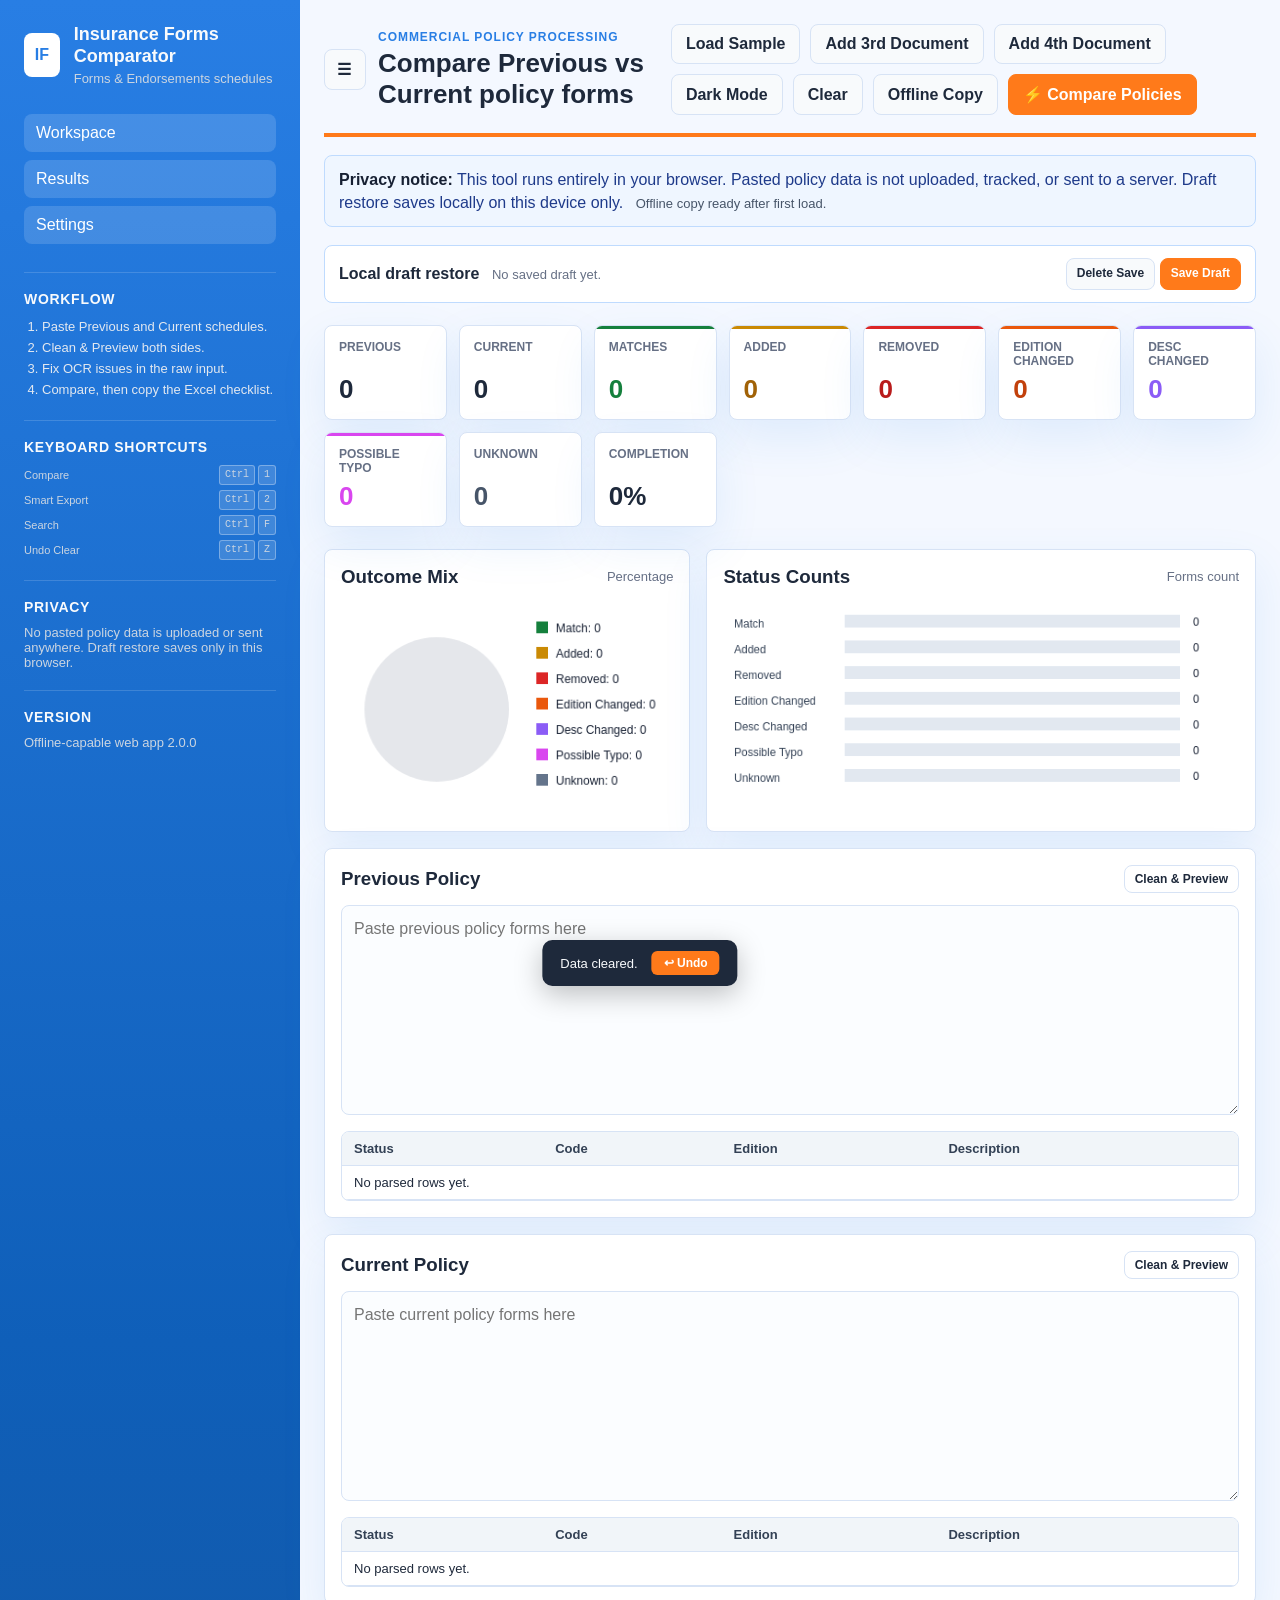
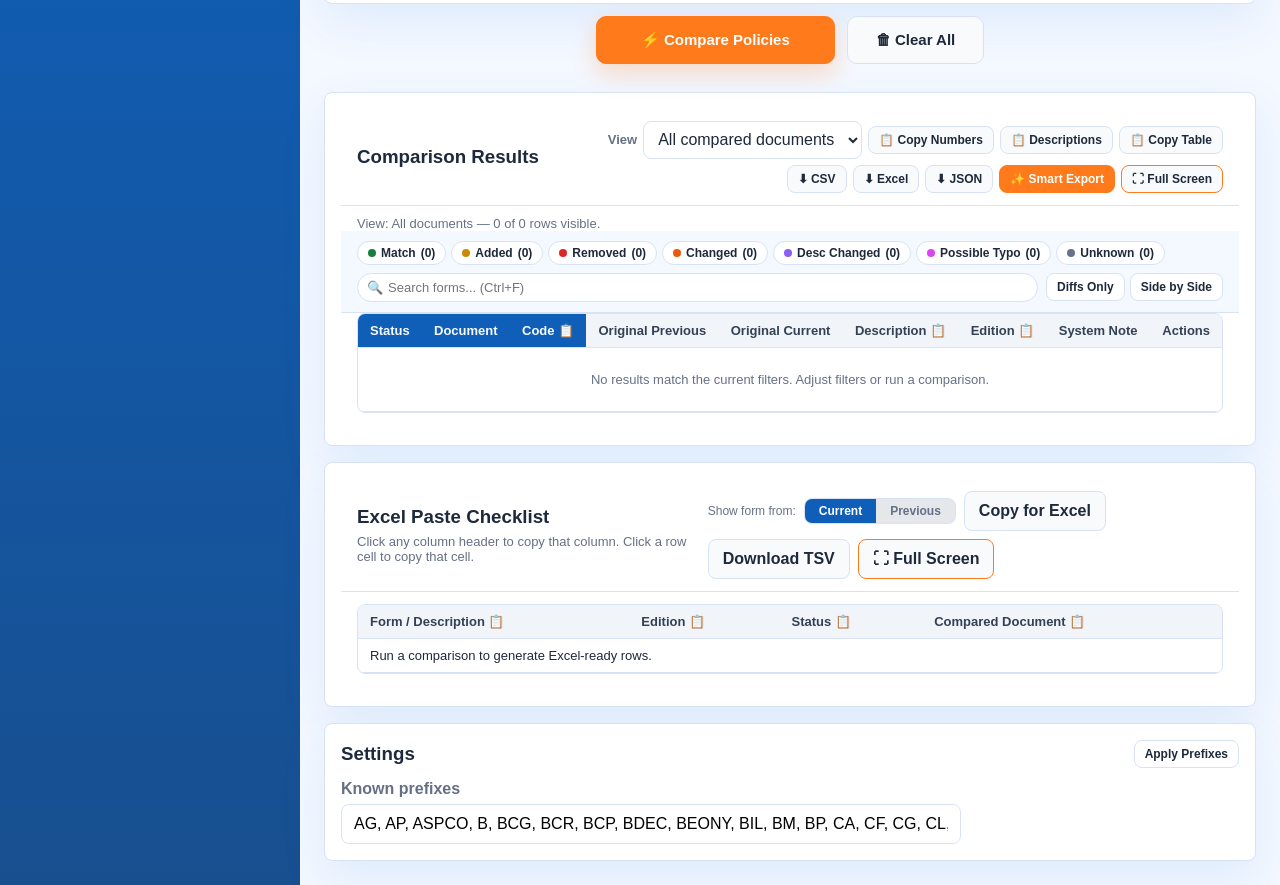
==== commit c3e2bca7: "feat: add scrollable tables and full screen maximize view for large datasets" ====
--- a/web/insurance-forms-comparator-offline.html
+++ b/web/insurance-forms-comparator-offline.html
@@ -188,7 +188,8 @@
 textarea { width: 100%; height: 210px; margin: 12px 0; padding: 12px; border: 1px solid var(--line); border-radius: 8px; resize: vertical; color: var(--ink); background: #fbfdff; line-height: 1.4; }
 
 /* ===== TABLES ===== */
-.preview-table-wrap, .results-table-wrap { overflow: auto; border: 1px solid var(--line); border-radius: 8px; }
+.preview-table-wrap { overflow: auto; border: 1px solid var(--line); border-radius: 8px; max-height: 320px; }
+.results-table-wrap { overflow: auto; border: 1px solid var(--line); border-radius: 8px; max-height: 480px; }
 table { width: 100%; border-collapse: collapse; min-width: 680px; }
 th, td { padding: 9px 12px; border-bottom: 1px solid var(--line); text-align: left; vertical-align: top; font-size: 13px; }
 th { background: #f1f5f9; color: #334155; font-weight: 800; position: sticky; top: 0; z-index: 1; }
@@ -461,6 +462,40 @@
   font-weight: 700;
 }
 
+/* ===== MAXIMIZED FULL SCREEN VIEWS ===== */
+.results-section.maximized {
+  position: fixed !important;
+  top: 0 !important;
+  left: 0 !important;
+  width: 100vw !important;
+  height: 100vh !important;
+  z-index: 9999 !important;
+  background: var(--panel) !important;
+  margin: 0 !important;
+  padding: 20px 24px !important;
+  display: flex !important;
+  flex-direction: column !important;
+  box-sizing: border-box !important;
+}
+
+body.section-maximized {
+  overflow: hidden !important; /* Disable main body scrolling */
+}
+
+.results-section.maximized .results-table-wrap {
+  max-height: none !important;
+  flex: 1 !important;
+  margin: 12px 0 0 0 !important;
+  height: auto !important;
+}
+
+.results-section.maximized .results-section-head,
+.results-section.maximized .section-head {
+  padding: 0 0 12px 0 !important;
+  border-bottom: 1px solid var(--line) !important;
+  flex-shrink: 0 !important;
+}
+
 
 </style>
   </head>
@@ -671,6 +706,7 @@
               <button class="btn secondary small" id="exportExcelBtn" type="button">⬇ Excel</button>
               <button class="btn secondary small" id="exportJsonBtn" type="button">⬇ JSON</button>
               <button class="btn primary small" id="smartExportBtn" type="button">✨ Smart Export</button>
+              <button class="btn secondary small" id="maximizeResultsBtn" type="button" style="font-weight:700; border-color:var(--accent);">⛶ Full Screen</button>
             </div>
           </div>
 
@@ -748,6 +784,7 @@
               </div>
               <button class="btn secondary" id="copyExcelBtn" type="button">Copy for Excel</button>
               <button class="btn secondary" id="downloadTsvBtn" type="button">Download TSV</button>
+              <button class="btn secondary" id="maximizeChecklistBtn" type="button" style="font-weight:700; border-color:var(--accent);">⛶ Full Screen</button>
             </div>
           </div>
           <div class="results-table-wrap" style="margin:12px 16px 16px;">
@@ -2485,6 +2522,41 @@
   // Checklist cell-click copy (delegated)
   el.excelChecklistBody.addEventListener("click", handleCellCopy);
 
+  // Maximize Full Screen toggle logic
+  function toggleMaximize(sectionId, btnId) {
+    const section = document.getElementById(sectionId);
+    const btn = document.getElementById(btnId);
+    const isMax = section.classList.toggle("maximized");
+    document.body.classList.toggle("section-maximized", isMax);
+    btn.textContent = isMax ? "✕ Minimize" : "⛶ Full Screen";
+    // Force browser window redraw to ensure sticky table headers align correctly
+    window.dispatchEvent(new Event("resize"));
+  }
+
+  document.getElementById("maximizeResultsBtn").addEventListener("click", () => {
+    toggleMaximize("results", "maximizeResultsBtn");
+  });
+
+  document.getElementById("maximizeChecklistBtn").addEventListener("click", () => {
+    toggleMaximize("excelChecklist", "maximizeChecklistBtn");
+  });
+
+  // ESC key to exit full screen
+  window.addEventListener("keydown", e => {
+    if (e.key === "Escape") {
+      const maxed = document.querySelector(".results-section.maximized");
+      if (maxed) {
+        maxed.classList.remove("maximized");
+        document.body.classList.remove("section-maximized");
+        const btnR = document.getElementById("maximizeResultsBtn");
+        if (btnR) btnR.textContent = "⛶ Full Screen";
+        const btnC = document.getElementById("maximizeChecklistBtn");
+        if (btnC) btnC.textContent = "⛶ Full Screen";
+        window.dispatchEvent(new Event("resize"));
+      }
+    }
+  });
+
 
 
   // Dialog click-outside-to-close
